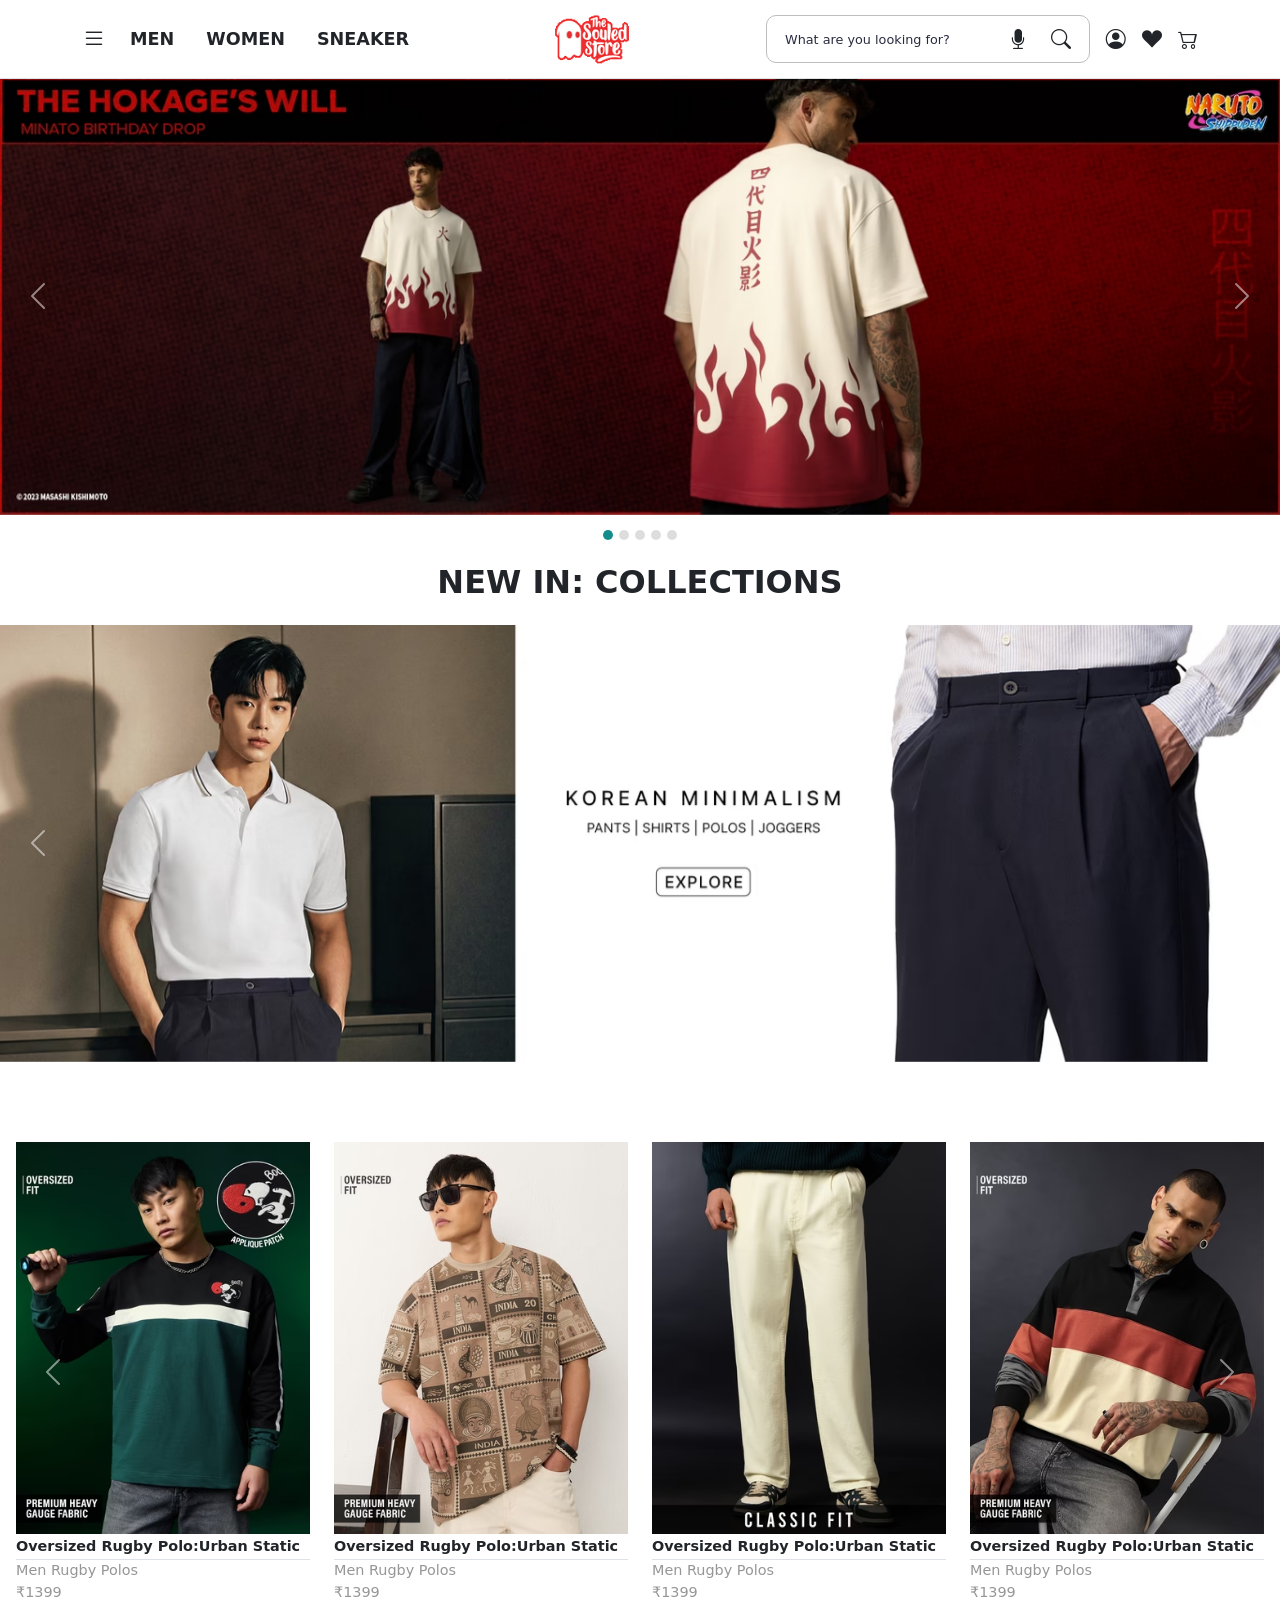
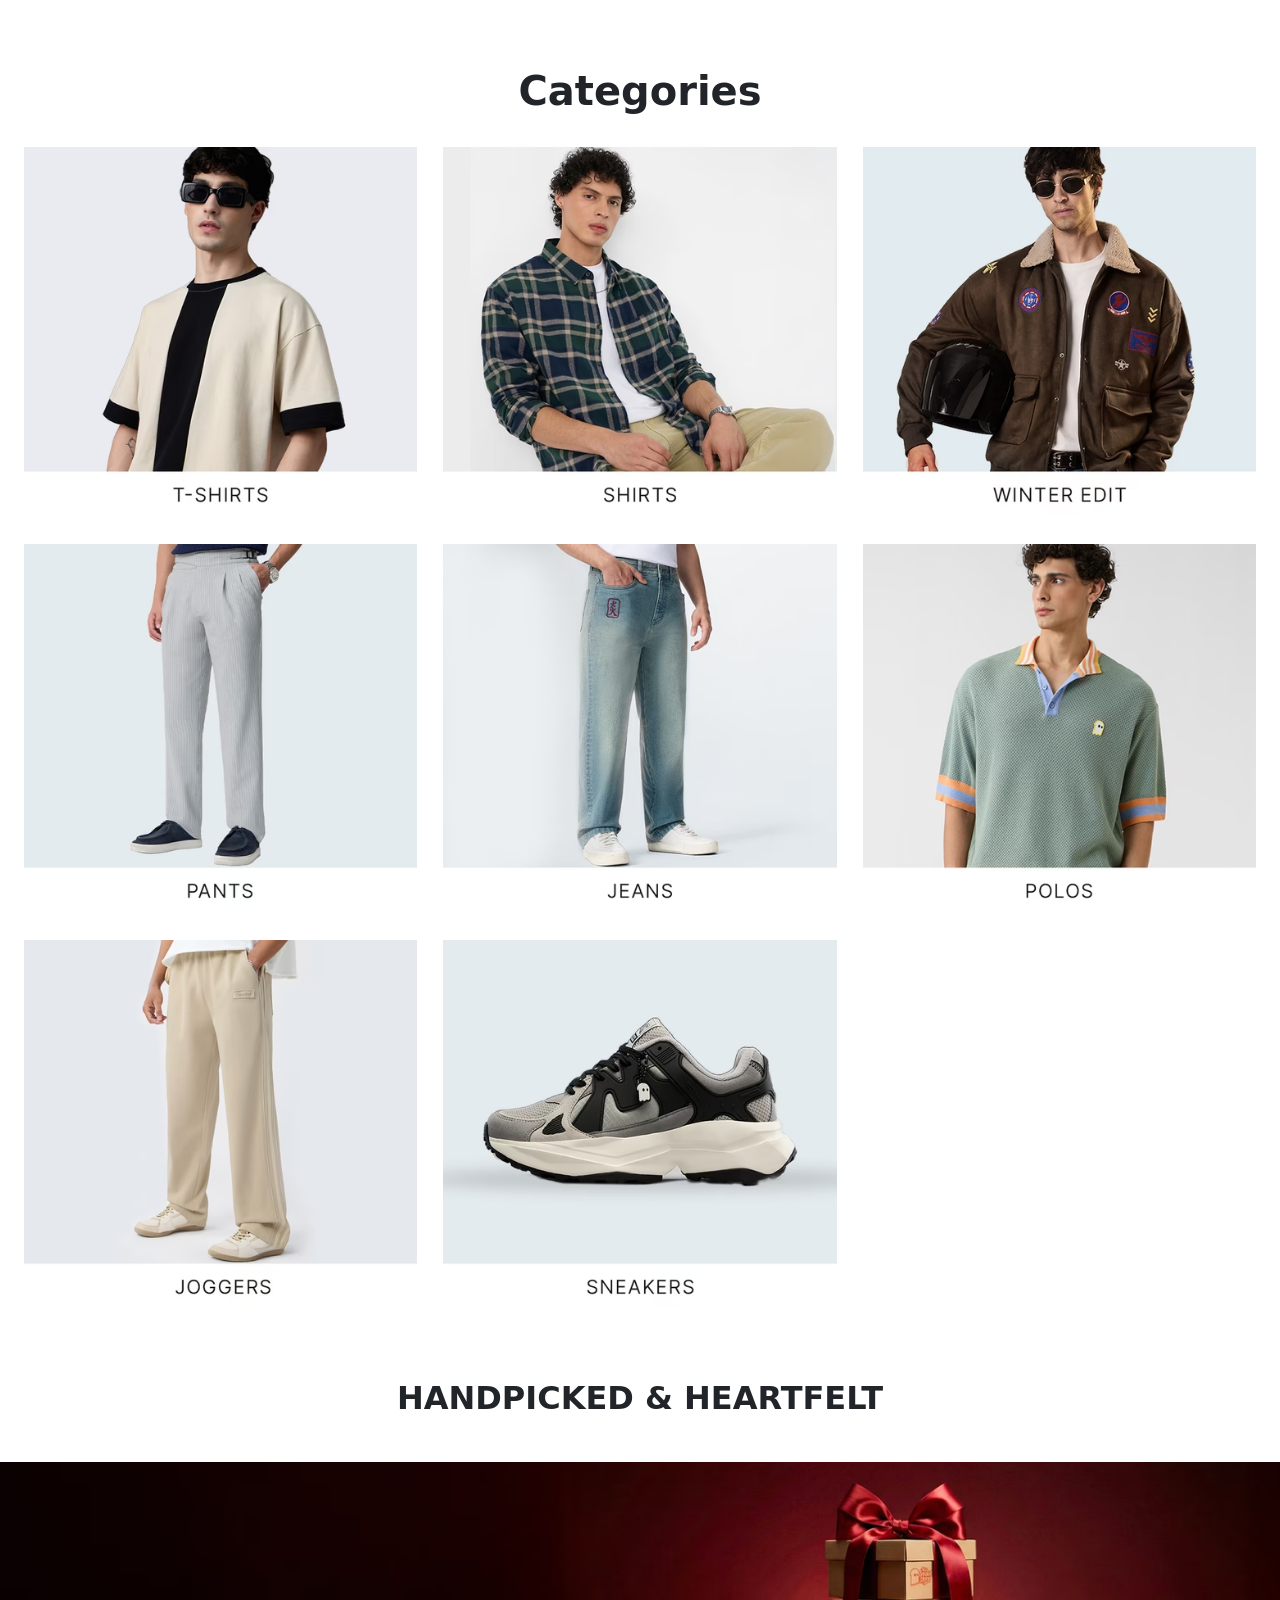
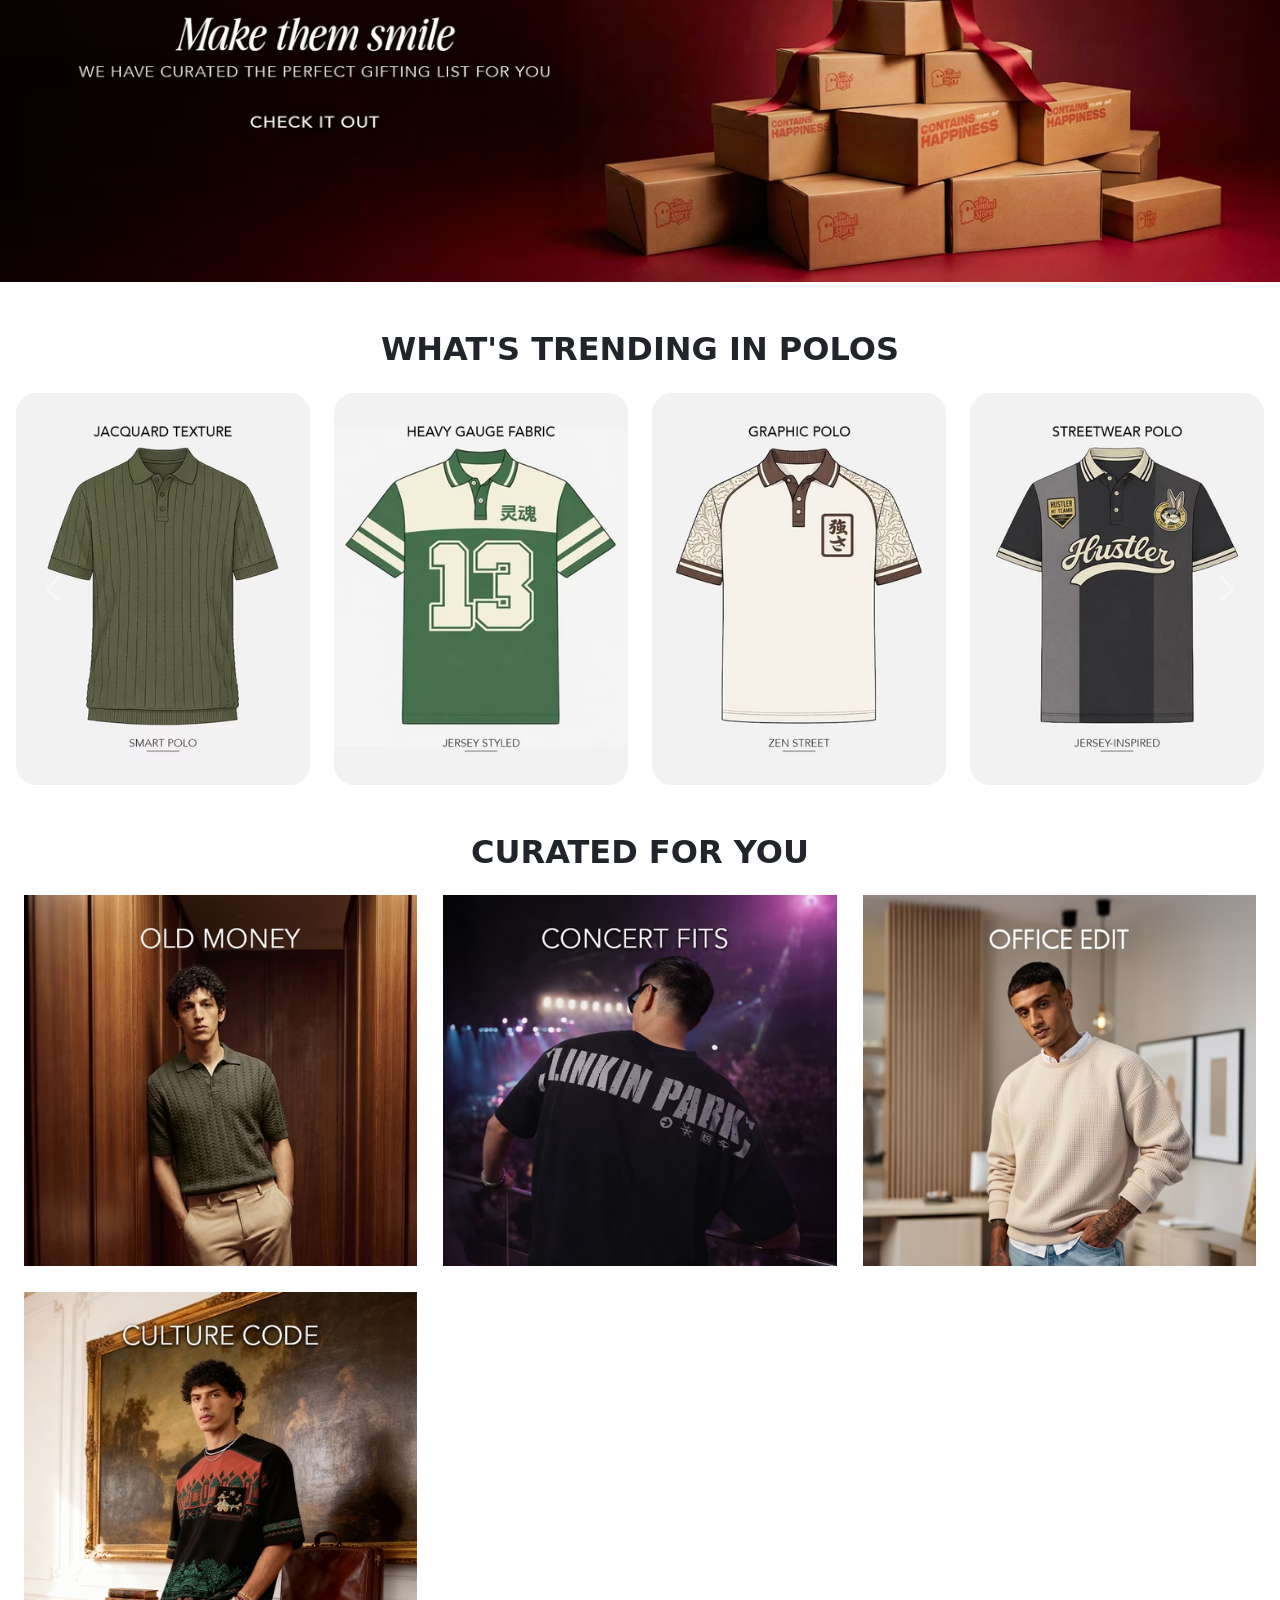
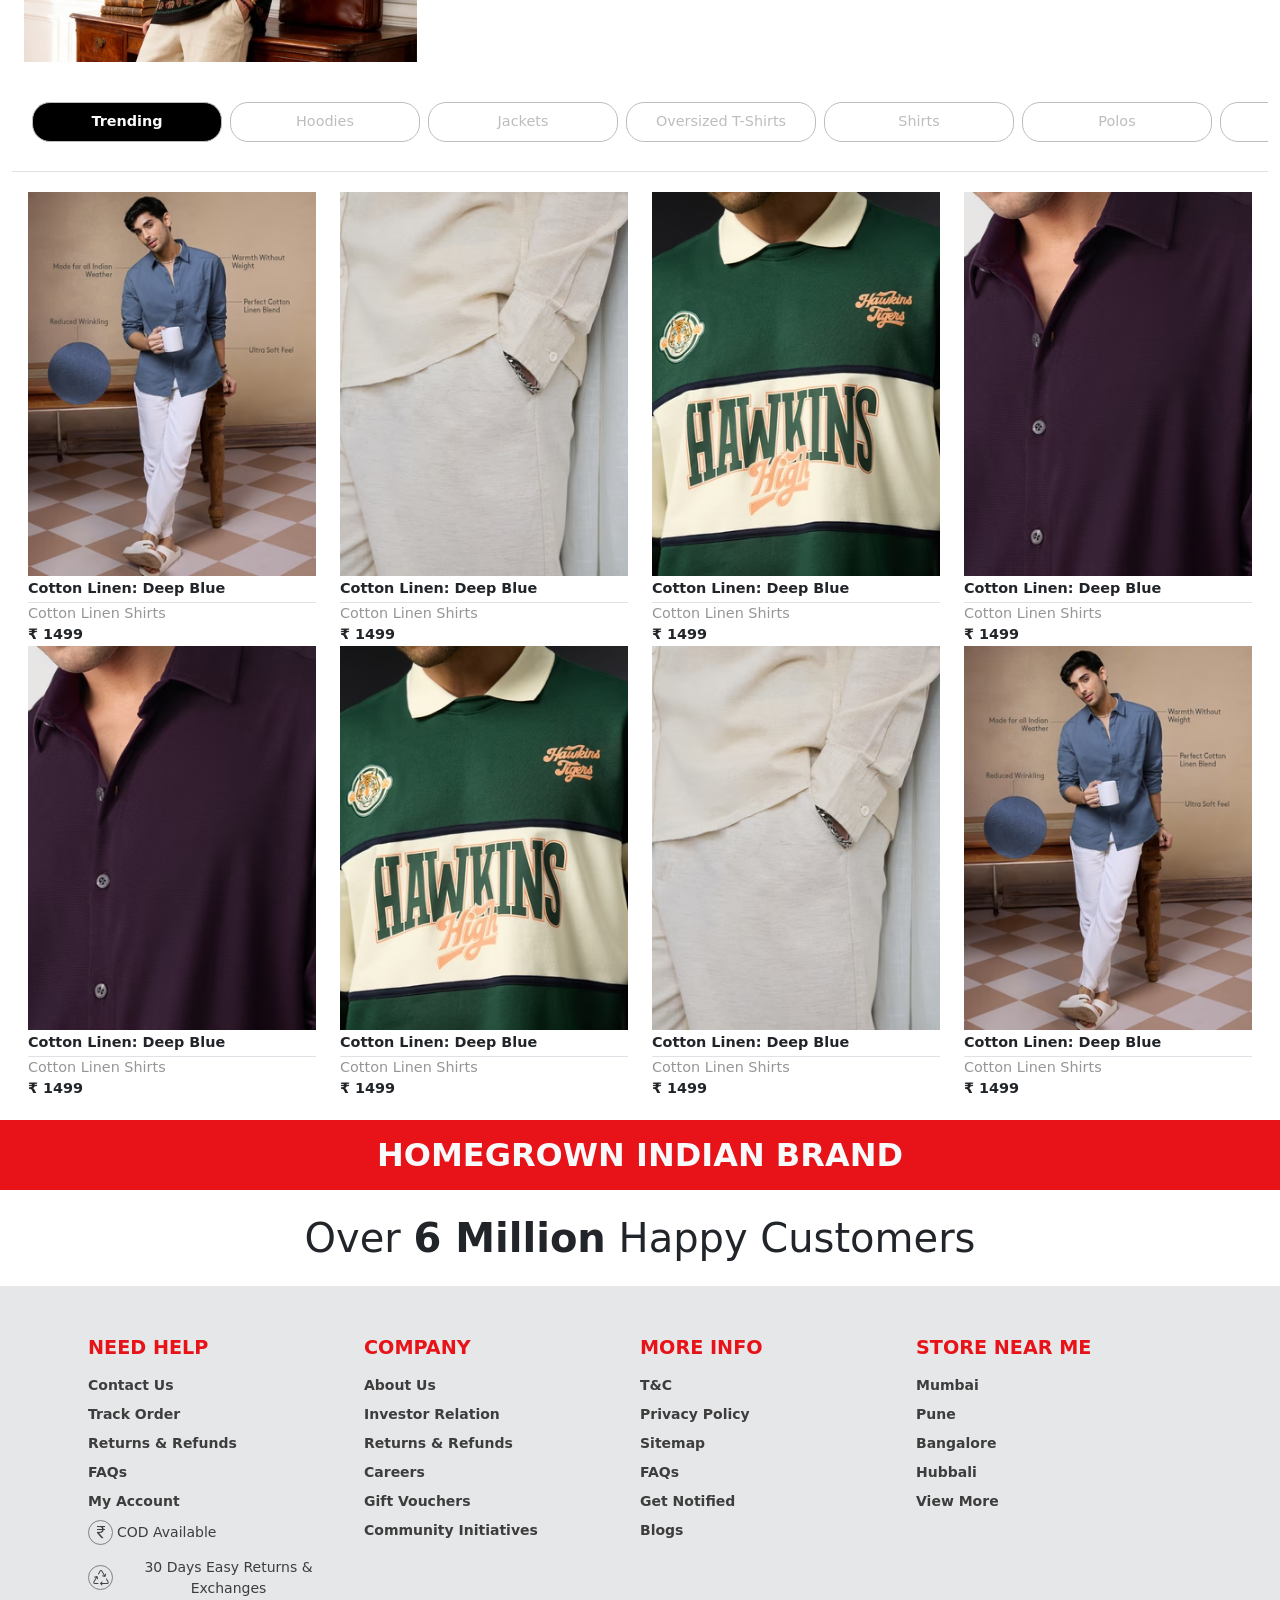
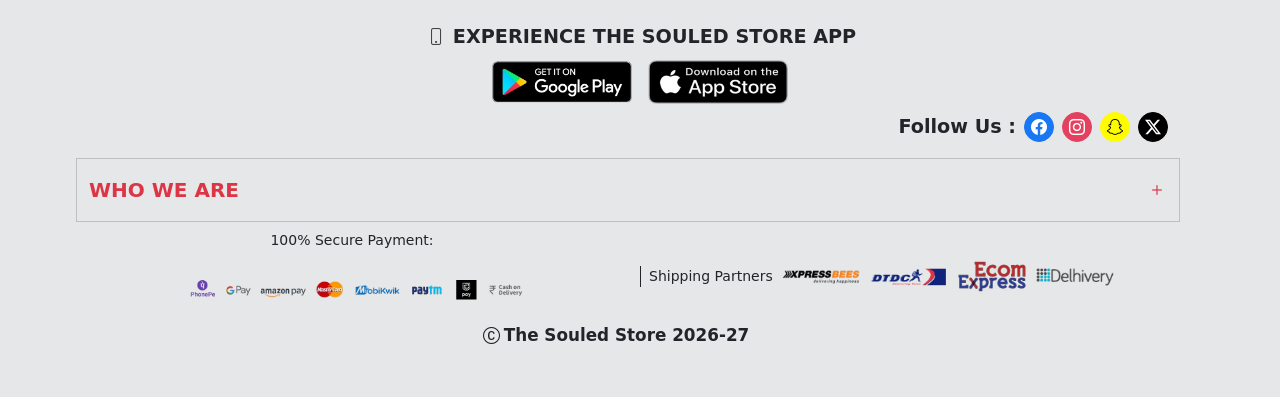
==== index.html @ 7454feab "first commit" ====
<!DOCTYPE html>
<html lang="en">

<head>
    <meta charset="UTF-8">
    <meta name="viewport" content="width=device-width, initial-scale=1.0">
    <title>The Souled Store | Men</title>
    <!-- Bootstrap Link -->
    <link href="https://cdn.jsdelivr.net/npm/bootstrap@5.3.8/dist/css/bootstrap.min.css" rel="stylesheet">
    <!-- Bootstrap Icon Link -->
    <link rel="stylesheet" href="https://cdn.jsdelivr.net/npm/bootstrap-icons@1.13.1/font/bootstrap-icons.min.css">
    <link rel="stylesheet" href="https://cdn.jsdelivr.net/npm/bootstrap-icons@1.3.0/font/bootstrap-icons.css">
    <!-- Owl crousel link -->
    <link rel="stylesheet"
        href="https://cdnjs.cloudflare.com/ajax/libs/OwlCarousel2/2.3.4/assets/owl.carousel.min.css" />
    <link rel="stylesheet"
        href="https://cdnjs.cloudflare.com/ajax/libs/OwlCarousel2/2.3.4/assets/owl.theme.default.min.css" />
    <!-- Custom Css -->
    <link rel="stylesheet" href="/css/style.css">
    <link rel="shortcut icon" href="/assets/fevicon.png" type="image/x-icon">
</head>

<body>
    <nav
        class="navbar navbar-expand-lg navbar-expand-sm  navbar-expand-md fixed-top bg-white border-bottom  shadow-sm ">
        <div class="container">
            <!-- Left Menu -->
            <ul class="navbar-nav d-flex align-items-center gap-3 fs-5 fw-bold ">
                <!-- Offcanvas Button -->
                <li class="nav-item canvas-btn ">
                    <button
              class="btn p-0 fs-4 border-0"
              data-bs-toggle="offcanvas"
              data-bs-target="#offcanvasScrolling"
              aria-controls="offcanvasScrolling"
              aria-label="Open categories menu"
            >
              <i class="bi bi-list fw-bold fs-4"></i>
            </button>
                </li>

                <li class="nav-item ">
                    <a class="nav-link text-dark nav-underline  " href="#">MEN</a>
                </li>

                <li class="nav-item ">
                    <a class="nav-link text-dark nav-underline" href="#">WOMEN</a>
                </li>

                <li class="nav-item">
                    <a class="nav-link text-dark nav-underline" href="#">SNEAKER</a>
                </li>
            </ul>

            <!-- Logo -->
            <a class="navbar-brand mx-auto" href="index.html">
                <img src="/assets/Soul-logo.gif" class="img-fluid" alt="Souled Store" />
            </a>

            <!-- Right Icons -->
            <div class="nav-heart d-flex align-items-center gap-3">
                <!-- Search -->
                <div class="input-group ">
                    <input type="text" class="form-control border-0 " placeholder="What are you looking for?" />
                    <span class="input-group-text bg-transparent border-0">
                        <i class="bi bi-mic-fill fs-5"></i>
                    </span>
                    <span class="input-group-text bg-transparent border-0">
                        <i class="bi bi-search fs-5"></i>
                    </span>
                </div>

                <a href="login.html"><i class="bi bi-person-circle fs-5 text-dark nav-underline"></i></a>
                <a href="/empty-whislist.html"><i class="bi bi-suit-heart-fill fs-5 text-dark nav-underline"></i></a>
                <a href="empty-cart.html"><i class="bi bi-cart2 fs-5 text-dark nav-underline"></i></a>
            </div>
        </div>
    </nav>
    <!-- Hero-section Start -->
    <section class="hero-section">
        <div id="carouselExampleIndicators" class="carousel slide">

            <div class="carousel-indicators">
                <button type="button" data-bs-target="#carouselExampleIndicators" data-bs-slide-to="0" class="active"
                    aria-current="true" aria-label="Slide 1"></button>
                <button type="button" data-bs-target="#carouselExampleIndicators" data-bs-slide-to="1"
                    aria-label="Slide 2"></button>
                <button type="button" data-bs-target="#carouselExampleIndicators" data-bs-slide-to="2"
                    aria-label="Slide 3"></button>
                <button type="button" data-bs-target="#carouselExampleIndicators" data-bs-slide-to="3"
                    aria-label="Slide 4"></button>
                <button type="button" data-bs-target="#carouselExampleIndicators" data-bs-slide-to="4"
                    aria-label="Slide 5"></button>
            </div>


            <div class="carousel-inner">
                <div class="carousel-item active">
                    <img src="/assets/hero-1.png" class="d-block w-100" alt="...">
                </div>
                <div class="carousel-item">
                    <img src="/assets/hero-2.png" class="d-block w-100" alt="...">
                </div>
                <div class="carousel-item">
                    <img src="/assets/hero-3.png" class="d-block w-100" alt="...">
                </div>
                <div class="carousel-item">
                    <img src="/assets/hero-4.png" class="d-block w-100" alt="...">
                </div>
                <div class="carousel-item">
                    <img src="/assets/hero-5.png" class="d-block w-100" alt="...">
                </div>
            </div>
            <button class="carousel-control-prev" type="button" data-bs-target="#carouselExampleIndicators"
                data-bs-slide="prev">
                <span class="carousel-control-prev-icon" aria-hidden="true"></span>
                <span class="visually-hidden">Previous</span>
            </button>
            <button class="carousel-control-next" type="button" data-bs-target="#carouselExampleIndicators"
                data-bs-slide="next">
                <span class="carousel-control-next-icon" aria-hidden="true"></span>
                <span class="visually-hidden">Next</span>
            </button>
        </div>
    </section>
    <!-- Hero-section End -->
    <!-- Second-hero-start -->
    <section class="second-hero-section py-5">
        <h2 class="text-center fw-bold ">NEW IN: COLLECTIONS</h2>
        <div id="slider" class="carousel slide py-3">

            <div class="carousel-indicators slide-indicator">
                <button type="button" data-bs-target="#slider-02" data-bs-slide-to="0" class="active"
                    aria-current="true" aria-label="Slide 1"></button>
                <button type="button" data-bs-target="#slider-02" data-bs-slide-to="1" aria-label="Slide 2"></button>
                <button type="button" data-bs-target="#slider-02" data-bs-slide-to="2" aria-label="Slide 3"></button>
                <button type="button" data-bs-target="#slider-02" data-bs-slide-to="3" aria-label="Slide 4"></button>
            </div>


            <div class="carousel-inner">
                <div class="carousel-item active">
                    <img src="/assets/slide-1.png" class="d-block w-100" alt="...">
                </div>
                <div class="carousel-item">
                    <img src="/assets/slide-2.png" class="d-block w-100" alt="...">
                </div>
                <div class="carousel-item">
                    <img src="/assets/slide-3.png" class="d-block w-100" alt="...">
                </div>
                <div class="carousel-item">
                    <img src="/assets/slide-4.png" class="d-block w-100" alt="...">
                </div>
            </div>
            <button class="carousel-control-prev" type="button" data-bs-target="#slider" data-bs-slide="prev">
                <span class="carousel-control-prev-icon" aria-hidden="true"></span>
                <span class="visually-hidden">Previous</span>
            </button>
            <button class="carousel-control-next" type="button" data-bs-target="#slider" data-bs-slide="next">
                <span class="carousel-control-next-icon" aria-hidden="true"></span>
                <span class="visually-hidden">Next</span>
            </button>
        </div>

    </section>
    <!-- Second Hero End -->
    <!-- Owl Card 01 Start -->
    <section class="container-fluid p-3">
        <div id="carouselExampleControlsNoTouching" class="carousel slide" data-bs-touch="false">
            <div class="carousel-inner ">
                <div class="carousel-item  d-flex active">
                    <div class="row">
                        <div class="col-6 col-md-3">
                            <img src="/assets/owl-card1.png" class="d-block img-fluid" alt="...">
                            <div class="cate-text">
                                <h6 class="m-0 border-bottom py-1">Oversized Rugby Polo:Urban Static</h6>
                                <p class="m-0">Men Rugby Polos</p>
                                <p class="m-0">₹1399</p>

                            </div>
                        </div>
                        <div class="col-6 col-md-3">
                            <img src="/assets/cate-img.png" class="d-block img-fluid" alt="...">
                            <div class="cate-text">
                                <h6 class="m-0 border-bottom py-1">Oversized Rugby Polo:Urban Static</h6>
                                <p class="m-0">Men Rugby Polos</p>
                                <p class="m-0">₹1399</p>

                            </div>
                        </div>
                        <div class="col-6 col-md-3 ">
                            <img src="/assets/cate-img1.png" class="d-block img-fluid" alt="...">
                            <div class="cate-text">
                                <h6 class="m-0 border-bottom py-1">Oversized Rugby Polo:Urban Static</h6>
                                <p class="m-0">Men Rugby Polos</p>
                                <p class="m-0">₹1399</p>

                            </div>
                        </div>
                        <div class="col-6 col-md-3">
                            <img src="/assets/cate-img2.png" class="d-block img-fluid" alt="...">
                            <div class="cate-text">
                                <h6 class="m-0 border-bottom py-1">Oversized Rugby Polo:Urban Static</h6>
                                <p class="m-0">Men Rugby Polos</p>
                                <p class="m-0">₹1399</p>

                            </div>
                        </div>

                    </div>

                </div>
                <div class="carousel-item">
                    <div class="row">
                        <div class="col-6 col-md-3">
                            <img src="/assets/owl-card1.png" class="d-block img-fluid" alt="...">
                            <div class="cate-text">
                                <h6 class="m-0 border-bottom py-1">Oversized Rugby Polo:Urban Static</h6>
                                <p class="m-0">Men Rugby Polos</p>
                                <p class="m-0">₹1399</p>

                            </div>
                        </div>
                        <div class="col-6 col-md-3">
                            <img src="/assets/owl-card1.png" class="d-block img-fluid" alt="...">
                            <div class="cate-text">
                                <h6 class="m-0 border-bottom py-1">Oversized Rugby Polo:Urban Static</h6>
                                <p class="m-0">Men Rugby Polos</p>
                                <p class="m-0">₹1399</p>

                            </div>
                        </div>
                        <div class="col-6 col-md-3 ">
                            <img src="/assets/owl-card1.png" class="d-block img-fluid" alt="...">
                            <div class="cate-text">
                                <h6 class="m-0 border-bottom py-1">Oversized Rugby Polo:Urban Static</h6>
                                <p class="m-0">Men Rugby Polos</p>
                                <p class="m-0">₹1399</p>

                            </div>
                        </div>
                        <div class="col-6 col-md-3">
                            <img src="/assets/owl-card1.png" class="d-block img-fluid" alt="...">
                            <div class="cate-text">
                                <h6 class="m-0 border-bottom py-1">Oversized Rugby Polo:Urban Static</h6>
                                <p class="m-0">Men Rugby Polos</p>
                                <p class="m-0">₹1399</p>

                            </div>
                        </div>

                    </div>
                </div>
                <div class="carousel-item">
                    <div class="row">
                        <div class="col-6 col-md-3">
                            <img src="/assets/owl-card1.png" class="d-block img-fluid" alt="...">
                            <div class="cate-text">
                                <h6 class="m-0 border-bottom py-1">Oversized Rugby Polo:Urban Static</h6>
                                <p class="m-0">Men Rugby Polos</p>
                                <p class="m-0">₹1399</p>

                            </div>
                        </div>
                        <div class="col-6 col-md-3">
                            <img src="/assets/owl-card1.png" class="d-block img-fluid" alt="...">
                            <div class="cate-text">
                                <h6 class="m-0 border-bottom py-1">Oversized Rugby Polo:Urban Static</h6>
                                <p class="m-0">Men Rugby Polos</p>
                                <p class="m-0">₹1399</p>

                            </div>
                        </div>
                        <div class="col-6 col-md-3 ">
                            <img src="/assets/owl-card1.png" class="d-block img-fluid" alt="...">
                            <div class="cate-text">
                                <h6 class="m-0 border-bottom py-1">Oversized Rugby Polo:Urban Static</h6>
                                <p class="m-0">Men Rugby Polos</p>
                                <p class="m-0">₹1399</p>

                            </div>
                        </div>
                        <div class="col-6 col-md-3">
                            <img src="/assets/owl-card1.png" class="d-block img-fluid" alt="...">
                            <div class="cate-text">
                                <h6 class="m-0 border-bottom py-1">Oversized Rugby Polo:Urban Static</h6>
                                <p class="m-0">Men Rugby Polos</p>
                                <p class="m-0">₹1399</p>

                            </div>
                        </div>

                    </div>
                </div>
            </div>
            <button class="carousel-control-prev" type="button" data-bs-target="#carouselExampleControlsNoTouching"
                data-bs-slide="prev">
                <span class="carousel-control-prev-icon" aria-hidden="true"></span>
                <span class="visually-hidden">Previous</span>
            </button>
            <button class="carousel-control-next" type="button" data-bs-target="#carouselExampleControlsNoTouching"
                data-bs-slide="next">
                <span class="carousel-control-next-icon" aria-hidden="true"></span>
                <span class="visually-hidden">Next</span>
            </button>
        </div>

    </section>
    <!-- owl 01 end   -->

    <!-- category grid start -->
    <section class="category-grid p-4">
        <h2 class="text-center fs-1 fw-bold py-4">Categories</h2>
        <div class="cate-img ">
            <img src="/assets/cate-grid1.png" class="img-fluid category-img" alt="">
            <img src="/assets/cate-grid2.png" class="img-fluid category-img" alt="">
            <img src="/assets/cate-grid3.png" class="img-fluid category-img" alt="">
            <img src="/assets/cate-grid4.png" class="img-fluid category-img" alt="">
            <img src="/assets/cate-grid-5.png" class="img-fluid category-img" alt="">
            <img src="/assets/cate-grid6.png" class="img-fluid category-img" alt="">
            <img src="/assets/cate-grid7.png" class="img-fluid category-img" alt="">
            <img src="/assets/cate-grid8.png" class="img-fluid category-img" alt="">
        </div>

    </section>
    <!-- Category Grid END -->

    <!-- BANNER SECTION START -->
    <section class="banner py-3">
        <p class="text-center fw-bold fs-2 py-4">HANDPICKED & HEARTFELT</p>
        <img src="/assets/banner.png" class="img-fluid banner-img" alt="">

    </section>
    <!-- BANNER SECTION END -->

    <!-- POLO-CARDS-SECTION START -->
    <section class="polo-cards p-3">
        <h2 class="polo-head text-center fw-bold py-3">WHAT'S TRENDING IN POLOS</h2>

        <div id="polo-slider" class="carousel slide" data-bs-ride="carousel">
            <div class="carousel-inner">

                <!-- Slide 1 -->
                <div class="carousel-item active">
                    <div class="row">
                        <div class="col-6 col-md-3">
                            <img src="assets/polo1.png" class="d-block w-100 img-fluid" alt="">
                        </div>
                        <div class="col-6 col-md-3">
                            <img src="assets/polo2.png" class="d-block w-100 img-fluid" alt="">
                        </div>
                        <div class="col-6 col-md-3">
                            <img src="assets/polo3.png" class="d-block w-100 img-fluid" alt="">
                        </div>
                        <div class="col-6 col-md-3">
                            <img src="assets/polo4.png" class="d-block w-100 img-fluid" alt="">
                        </div>
                    </div>
                </div>

                <!-- Slide 2 -->
                <div class="carousel-item">
                    <div class="row">
                        <div class="col-6 col-md-3">
                            <img src="assets/polo5.png" class="d-block w-100 img-fluid" alt="">
                        </div>
                        <div class="col-6 col-md-3">
                            <img src="assets/polo6.png" class="d-block w-100 img-fluid" alt="">
                        </div>
                        <div class="col-6 col-md-3">
                            <img src="assets/polo7.png" class="d-block w-100 img-fluid" alt="">
                        </div>
                        <div class="col-6 col-md-3">
                            <img src="assets/polo8.png" class="d-block w-100 img-fluid" alt="">
                        </div>
                    </div>
                </div>

            </div>

            <!-- Controls -->
            <button class="carousel-control-prev" type="button" data-bs-target="#polo-slider" data-bs-slide="prev">
                <span class="carousel-control-prev-icon"></span>
            </button>

            <button class="carousel-control-next" type="button" data-bs-target="#polo-slider" data-bs-slide="next">
                <span class="carousel-control-next-icon"></span>
            </button>

        </div>
    </section>

    <!-- Polo-cards END -->


    <!-- Rated-Fits-cards START -->

    <section class="rated-fits py-3">
        <div class="fits-head">
            <h2 class="text-center fw-bold py-3">CURATED FOR YOU</h2>
        </div>
        <div class="fits-grid px-4">
            <a href="/buy-page.html">
                 <img src="/assets/fit1.png" alt="" class="fit-img img-fluid">
            </a>
           
            <img src="/assets/fit2.png" alt="" class="fit-img img-fluid">
            <img src="/assets/fit3.png" alt="" class="fit-img img-fluid">
            <img src="/assets/fit4.png" alt="" class="fit-img img-fluid">
        </div>
    </section>
    <!-- Rated-Fits-cards END -->

    <!-- tabs-section-START -->
    <section class="tabs py-3 container-fluid">
        <div class="tab-fix">
            <ul class="nav nav-pills bg-white pills-nav btn-fix border-bottom py-2  mb-3 px-3" id="pills-tab"
                role="tablist">
                <li class="nav-item tren mx-1" role="presentation">
                    <button class=" tren-link nav-link active tren-btn" id="pills-Trending-tab" data-bs-toggle="pill"
                        data-bs-target="#pills-Trending" type="button" role="tab" aria-controls="pills-Trending"
                        aria-selected="true">Trending</button>
                </li>
                <li class="nav-item mx-1" role="presentation">
                    <button class="tren-link nav-link tren-btn" id="pills-hoodies-tab" data-bs-toggle="pill"
                        data-bs-target="#pills-hoodies" type="button" role="tab" aria-controls="pills-hoodies"
                        aria-selected="false">hoodies</button>
                </li>
                <li class="nav-item mx-1" role="presentation">
                    <button class="tren-link nav-link tren-btn" id="pills-Jackets-tab" data-bs-toggle="pill"
                        data-bs-target="#pills-Jackets" type="button" role="tab" aria-controls="pills-Jackets"
                        aria-selected="false">Jackets</button>
                </li>
                <li class="nav-item mx-1" role="presentation">
                    <button class="tren-link nav-link tren-btn" id="pills-oversized-tab" data-bs-toggle="pill"
                        data-bs-target="#pills-oversized" type="button" role="tab" aria-controls="pills-oversized"
                        aria-selected="false">Oversized t-shirts</button>
                </li>
                <li class="nav-item mx-1" role="presentation">
                    <button class="tren-link nav-link tren-btn" id="pills-shirts-tab" data-bs-toggle="pill"
                        data-bs-target="#pills-shirts" type="button" role="tab" aria-controls="pills-shirts"
                        aria-selected="false">Shirts</button>
                </li>

                <li class="nav-item mx-1" role="presentation">
                    <button class="tren-link nav-link tren-btn" id="pills-polos-tab" data-bs-toggle="pill"
                        data-bs-target="#pills-polos" type="button" role="tab" aria-controls="pills-polos"
                        aria-selected="false">Polos</button>
                </li>

                <li class="nav-item mx-1" role="presentation">
                    <button class="tren-link nav-link tren-btn" id="pills-men-pants-tab" data-bs-toggle="pill"
                        data-bs-target="#pills-men-pants" type="button" role="tab" aria-controls="pills-men-pants"
                        aria-selected="false">Men Pants</button>
                </li>

                <li class="nav-item mx-1" role="presentation">
                    <button class="tren-link nav-link tren-btn" id="pills-men-jeans-tab" data-bs-toggle="pill"
                        data-bs-target="#pills-men-jeans" type="button" role="tab" aria-controls="pills-men-jeans"
                        aria-selected="false">Men Jeans</button>
                </li>

                <li class="nav-item mx-1" role="presentation">
                    <button class="tren-link nav-link tren-btn" id="pills-high-top-tab" data-bs-toggle="pill"
                        data-bs-target="#pills-high-top" type="button" role="tab" aria-controls="pills-high-top"
                        aria-selected="false">Men High Top Sneakers</button>
                </li>

                <li class="nav-item mx-1" role="presentation">
                    <button class="tren-link nav-link tren-btn" id="pills-high-low-tab" data-bs-toggle="pill"
                        data-bs-target="#pills-high-low" type="button" role="tab" aria-controls="pills-high-low"
                        aria-selected="false">Men High Low Sneakers</button>
                </li>

            </ul>
        </div>

        <div class="tab-content py-1 px-3" id="pills-tabContent">
            <div class="tab-pane fade show active" id="pills-Trending" role="tabpanel"
                aria-labelledby="pills-Trending-tab" tabindex="0">
                <div class="row">
                    <div class="col-6 col-md-3">
                        <img src="assets/trending1.png" class="d-block img-fluid" alt="...">
                        <div class="cate-text">
                            <h6 class="m-0 border-bottom py-1">Cotton Linen: Deep Blue</h6>
                            <p class="m-0">Cotton Linen Shirts</p>
                            <p class="m-0 fw-bold text-dark">₹ 1499</p>

                        </div>
                        <div class="heart-icon">
                            <i class="bi bi-heart "></i>


                        </div>

                    </div>
                    <div class="col-6 col-md-3">
                        <img src="assets/trending2.png" class="d-block img-fluid" alt="...">
                        <div class="cate-text">
                            <h6 class="m-0 border-bottom py-1">Cotton Linen: Deep Blue</h6>
                            <p class="m-0">Cotton Linen Shirts</p>
                            <p class="m-0 fw-bold text-dark">₹ 1499</p>

                        </div>
                        <div class="heart-icon">
                            <i class="bi bi-heart "></i>


                        </div>

                    </div>
                    <div class="col-6 col-md-3">
                        <img src="assets/trending3.png" class="d-block img-fluid" alt="...">
                        <div class="cate-text">
                            <h6 class="m-0 border-bottom py-1">Cotton Linen: Deep Blue</h6>
                            <p class="m-0">Cotton Linen Shirts</p>
                            <p class="m-0 fw-bold text-dark">₹ 1499</p>

                        </div>
                        <div class="heart-icon">
                            <i class="bi bi-heart "></i>


                        </div>

                    </div>
                    <div class="col-6 col-md-3">
                        <img src="assets/trending4.png" class="d-block img-fluid" alt="...">
                        <div class="cate-text">
                            <h6 class="m-0 border-bottom py-1">Cotton Linen: Deep Blue</h6>
                            <p class="m-0">Cotton Linen Shirts</p>
                            <p class="m-0 fw-bold text-dark">₹ 1499</p>

                        </div>
                        <div class="heart-icon">
                            <i class="bi bi-heart "></i>


                        </div>

                    </div>
                    <div class="col-6 col-md-3">
                        <img src="assets/trending4.png" class="d-block img-fluid" alt="...">
                        <div class="cate-text">
                            <h6 class="m-0 border-bottom py-1">Cotton Linen: Deep Blue</h6>
                            <p class="m-0">Cotton Linen Shirts</p>
                            <p class="m-0 fw-bold text-dark">₹ 1499</p>

                        </div>
                        <div class="heart-icon">
                            <i class="bi bi-heart "></i>


                        </div>

                    </div>
                    <div class="col-6 col-md-3">
                        <img src="assets/trending3.png" class="d-block img-fluid" alt="...">
                        <div class="cate-text">
                            <h6 class="m-0 border-bottom py-1">Cotton Linen: Deep Blue</h6>
                            <p class="m-0">Cotton Linen Shirts</p>
                            <p class="m-0 fw-bold text-dark">₹ 1499</p>

                        </div>
                        <div class="heart-icon">
                            <i class="bi bi-heart "></i>


                        </div>

                    </div>
                    <div class="col-6 col-md-3">
                        <img src="assets/trending2.png" class="d-block img-fluid" alt="...">
                        <div class="cate-text">
                            <h6 class="m-0 border-bottom py-1">Cotton Linen: Deep Blue</h6>
                            <p class="m-0">Cotton Linen Shirts</p>
                            <p class="m-0 fw-bold text-dark">₹ 1499</p>

                        </div>
                        <div class="heart-icon">
                            <i class="bi bi-heart "></i>


                        </div>

                    </div>
                    <div class="col-6 col-md-3">
                        <img src="assets/trending1.png" class="d-block img-fluid" alt="...">
                        <div class="cate-text">
                            <h6 class="m-0 border-bottom py-1">Cotton Linen: Deep Blue</h6>
                            <p class="m-0">Cotton Linen Shirts</p>
                            <p class="m-0 fw-bold text-dark">₹ 1499</p>

                        </div>
                        <div class="heart-icon">
                            <i class="bi bi-heart "></i>


                        </div>

                    </div>
                </div>


            </div>

            <div class="tab-pane fade" id="pills-hoodies" role="tabpanel" aria-labelledby="pills-hoodies-tab"
                tabindex="0">
                hoodie
            </div>
            <div class="tab-pane fade" id="pills-Jackets" role="tabpanel" aria-labelledby="pills-Jackets-tab"
                tabindex="0">
                Jackets
            </div>
            <div class="tab-pane fade" id="pills-oversized" role="tabpanel" aria-labelledby="pills-oversized-tab"
                tabindex="0">
                Oversized
            </div>
        </div>
    </section>

    <!-- tabs End -->

    <!-- Footer start -->

    <footer class=" w-100">
        <div class="footer-heading  ">
            <h1 class="text-center fw-semibold text-light py-3 fs-2   ">HOMEGROWN INDIAN BRAND</h1>
            <h2 class="text-center fs-1 py-3">Over <span class="fw-bold"> 6 Million</span> Happy Customers</h2>
        </div>
        <div class="footer-content w-100 ">
            <div class=" foot row w-100 ">
                <div class="col-md-3">
                    <p class="mb-2 fw-bold ">NEED HELP</p>
                    <ul class=" content-list list-unstyled">
                        <li class=" py-1 small">Contact Us</li>
                        <li class=" py-1 small">Track Order</li>
                        <li class=" py-1 small">Returns & Refunds</li>
                        <li class=" py-1 small">FAQs</li>
                        <li class=" py-1 small">My Account</li>
                        <li class=" py-1 d-flex align-items-center text-center gap-1">
                            <span><i class="bi bi-currency-rupee"></i></span>
                            <span class="fw-normal small mb-0"> COD Available</span>
                        </li>
                        <li class=" py-2 d-flex align-items-center text-center gap-1">
                            <span><i class="bi bi-recycle"></i></span>
                            <span class="fw-normal small"> 30 Days Easy Returns & Exchanges</span>
                        </li>
                    </ul>
                </div>

                <div class="col-md-3">
                    <p class="mb-2 fw-bold ">COMPANY</p>
                    <ul class="content-list list-unstyled">
                        <li class=" py-1 small">About Us</li>
                        <li class=" py-1 small">Investor Relation</li>
                        <li class=" py-1 small">Returns & Refunds</li>
                        <li class=" py-1 small">Careers</li>
                        <li class=" py-1 small">Gift Vouchers</li>
                        <li class=" py-1 small">Community Initiatives</li>
                    </ul>
                </div>
                <div class="col-md-3">
                    <p class="mb-2 fw-bold ">MORE INFO</p>
                    <ul class=" content-list list-unstyled">
                        <li class=" py-1 small">T&C</li>
                        <li class=" py-1 small">Privacy Policy</li>
                        <li class=" py-1 small">Sitemap</li>
                        <li class=" py-1 small">FAQs</li>
                        <li class=" py-1 small">Get Notified</li>
                        <li class=" py-1 small">Blogs</li>
                    </ul>
                </div>
                <div class="col-md-3">
                    <p class="mb-2 fw-bold ">STORE NEAR ME</p>
                    <ul class=" content-list list-unstyled">
                        <li class=" py-1 small">Mumbai</li>
                        <li class=" py-1 small">Pune</li>
                        <li class=" py-1 small">Bangalore</li>
                        <li class=" py-1 small">Hubbali</li>
                        <li class=" py-1 small">View More</li>
                    </ul>
                </div>
            </div>

            <div class="row">
                <div class="col-md-12 text-center">

                    <p class="m-0 d-flex align-items-center justify-content-center gap-1">
                        <i class="bi bi-phone small lh-1"></i>
                        <span class="text-dark text-uppercase">
                            Experience The Souled Store App
                        </span>
                    </p>

                    <div class="foot-downloads d-flex justify-content-center gap-3 mt-2">
                        <img src="/assets/foot-download1.png" class="foot-app img-fluid" alt="">
                        <img src="/assets/foot-download3.png" class="foot-app img-fluid" alt="">
                    </div>

                </div>

                <div class="follow-links row">
                    <div class="col-md-12">
                        <div class="content d-flex gap-2 align-items-center justify-content-end py-2">
                            <p class="text-dark mb-0">Follow Us :</p>

                            <i class="bi bi-facebook social-icon"></i>
                            <i class="bi bi-instagram social-icon"></i>
                            <i class="bi bi-snapchat social-icon"></i>
                            <i class="bi bi-twitter-x social-icon"></i>
                        </div>
                    </div>
                </div>
                <div class="row py-2">
                    <div class=" card col-md-12 bg-transparent py-3 d-flex rounded-0">
                        <div class=" d-flex justify-content-between">
                            <span class="text-uppercase fs-5 text-danger fw-bold">who we are</span>
                            <i class="bi bi-plus text-danger fs-5"></i>
                        </div>

                    </div>
                </div>

                <div class="row ">
                    <div class="col-md-6">
                        <div class="d-flex align-items-center text-center gap-2">
                            <span class="small">100% Secure Payment:
                                <img src="/assets/foot-payemnt.png" class="img-fluid pay-img" alt="">
                            </span>
                        </div>


                    </div>
                    <div class="col-md-6 d-flex align-items-center ">
                        <div class="d-flex align-items-center text-center gap-2">
                            <span class="small border-start border-1 border-dark ps-2">Shipping Partners</span>
                            <img src="/assets/icon4 (1).png" class="img-fluid icon" alt="">
                            <img src="/assets/icon4 (2).png" class="img-fluid icon" alt="">
                            <img src="/assets/icon4 (3).png" class="img-fluid icon" alt="">
                            <img src="/assets/icon4 (4).png" class="img-fluid icon" alt="">

                        </div>

                    </div>
                    <div class="row">
                        <div class="col-md-12 d-flex justify-content-center align-items-center">
                            <p class="d-flex align-items-center gap-1 m-0">
                                <i class="bi bi-c-circle d-flex align-items-center text-dark small"></i>
                                <span class="d-flex align-items-center text-dark small">
                                    The Souled Store 2026-27
                                </span>
                            </p>
                        </div>
                    </div>
                </div>


            </div>


    </footer>




    <!-- ================= OFFCANVAS ================= -->
    <div class="offcanvas offcanvas-start left-canvas" data-bs-scroll="true" data-bs-backdrop="true" tabindex="0"
        id="offcanvasScrolling">
        <div class="offcanvas-header d-flex align-items-center justify-content-between">
            <img src="/assets/Soul-logo.gif" class="logo-img" alt="">
            <a href="#" class=" border-btn">Login/sign-up</a>
        </div>
        <div class="offcanvas-body p-0">

            <a class="off-head py-0 d-block d-flex align-items-center justify-content-center gap-2" href="#">Earn 10%
                Cashback on Every App Order
                <span class="d-flex justify-content-center align-items-center gap-2">
                    <i class="bi bi-apple"></i> <i class="bi bi-google-play"></i>
                </span>
            </a>

            <!-- Off canvas Nav-Tabs  -->

            <ul class="nav nav-pills shadow-sm py-3 mb-3 justify-content-around" id="pills-tab" role="tablist">
                <li class="nav-item" role="presentation">
                    <button class="nav-link active" id="pills-Men-tab" data-bs-toggle="pill" data-bs-target="#pills-Men"
                        type="button" role="tab" aria-controls="pills-Men" aria-selected="true">Men</button>
                </li>
                <li class="nav-item" role="presentation">
                    <button class="nav-link" id="pills-women-tab" data-bs-toggle="pill" data-bs-target="#pills-women"
                        type="button" role="tab" aria-controls="pills-women" aria-selected="false">women</button>
                </li>
                <li class="nav-item" role="presentation">
                    <button class="nav-link" id="pills-Sneaker-tab" data-bs-toggle="pill"
                        data-bs-target="#pills-Sneaker" type="button" role="tab" aria-controls="pills-Sneaker"
                        aria-selected="false">Sneaker</button>
                </li>
            </ul>


            <!-- Off Canvas Nav Tabs Content -->
            <div class="tab-content" id="pills-tabContent">
                <div class="tab-pane fade show active" id="pills-Men" role="tabpanel" aria-labelledby="pills-Men-tab"
                    tabindex="0">
                    <!-- owl carousel start men -->
                    <div class="owl-carousel owl-theme px-3">
                        <div class="item">
                            <img src="/assets/men-icon-1.png" class="img-fluid rounded" alt="">
                            <p class="text-muted text-center">New Arrivals</p>
                        </div>
                        <div class="item">
                            <img src="/assets/men-icon-2.png" class="img-fluid rounded" alt="">
                            <p class="text-muted text-center ">Hot Merch</p>
                        </div>
                        <div class="item">
                            <img src="/assets/men-icon-3.png" class="img-fluid rounded" alt="">
                            <p class="text-muted text-center ">Anime</p>
                        </div>
                        <div class="item">
                            <img src="/assets/men-icon-4.png" class="img-fluid rounded" alt="">
                            <p class="text-muted text-center ">Harry Porter</p>
                        </div>
                        <div class="item">
                            <img src="/assets/men-icon-5.png" class="img-fluid rounded" alt="">
                            <p class="text-muted text-center ">Marvel</p>
                        </div>
                        <div class="item">
                            <img src="/assets/men-icon-6.png" class="img-fluid rounded" alt="">
                            <p class="text-muted text-center ">Culture code</p>
                        </div>
                        <div class="item">
                            <img src="/assets/men-icon-7.png" class="img-fluid rounded" alt="">
                            <p class="text-muted text-center ">Cult Callsics</p>
                        </div>
                        <div class="item">
                            <img src="/assets/men-icon-8.png" class="img-fluid rounded" alt="">
                            <p class="text-muted text-center ">Kids-wear</p>
                        </div>
                    </div>
                    <!-- owl crosel end -->

                    <!-- ================= MAIN ACCORDION START ================= -->
                    <div class="accordion" id="mainAccordion">

                        <!-- ===== SHOP ALL ACCORDION START ===== -->
                        <div class="accordion-item">
                            <h2 class="accordion-header">
                                <button class="accordion-button" type="button" data-bs-toggle="collapse"
                                    data-bs-target="#shopAllCollapse" aria-expanded="true"
                                    aria-controls="shopAllCollapse">
                                    Shop All
                                </button>
                            </h2>

                            <div id="shopAllCollapse" class="accordion-collapse collapse show">

                                <div class="accordion-body p-0">

                                    <!-- ===== CATEGORY ACCORDION START ===== -->
                                    <div class="accordion cate-accordion p-0 border-0" id="categoryAccordion">

                                        <div class="accordion-item">
                                            <h2 class="accordion-header">
                                                <button class="accordion-button" type="button" data-bs-toggle="collapse"
                                                    data-bs-target="#categoryCollapse" aria-expanded="true"
                                                    aria-controls="categoryCollapse">
                                                    Category
                                                </button>
                                            </h2>
                                            <div id="categoryCollapse" class="accordion-collapse collapse show p-0">

                                                <div class="accordion-body">
                                                    <div class="row row-cols-2 row-cols-sm-3 row-cols-md-5 ">

                                                        <div class="col text-center">
                                                            <img src="/assets/shop nested icon 1.png"
                                                                class="img-fluid rounded" alt="">
                                                            <h5 class="fs-6 mt-2">Shirts</h5>
                                                        </div>

                                                        <div class="col text-center">
                                                            <img src="/assets/shop nested icon 1.png"
                                                                class="img-fluid rounded" alt="">
                                                            <h5 class="fs-6 mt-2">T-Shirts</h5>
                                                        </div>

                                                        <div class="col text-center">
                                                            <img src="/assets/shop nested icon 1.png"
                                                                class="img-fluid rounded" alt="">
                                                            <h5 class="fs-6 mt-2">Hoodies</h5>
                                                        </div>

                                                        <div class="col text-center">
                                                            <img src="/assets/shop nested icon 1.png"
                                                                class="img-fluid rounded" alt="">
                                                            <h5 class="fs-6 mt-2">Jackets</h5>
                                                        </div>

                                                        <div class="col text-center">
                                                            <img src="/assets/shop nested icon 1.png"
                                                                class="img-fluid rounded" alt="">
                                                            <h5 class="fs-6 mt-2">Sweatshirts</h5>
                                                        </div>
                                                        <div class="col text-center">
                                                            <img src="/assets/shop nested icon 1.png"
                                                                class="img-fluid rounded" alt="">
                                                            <h5 class="fs-6 mt-2">Sweatshirts</h5>
                                                        </div>
                                                        <div class="col text-center">
                                                            <img src="/assets/shop nested icon 1.png"
                                                                class="img-fluid rounded" alt="">
                                                            <h5 class="fs-6 mt-2">Sweatshirts</h5>
                                                        </div>
                                                        <div class="col text-center">
                                                            <img src="/assets/shop nested icon 1.png"
                                                                class="img-fluid rounded" alt="">
                                                            <h5 class="fs-6 mt-2">Sweatshirts</h5>
                                                        </div>

                                                    </div>
                                                </div>

                                            </div>
                                        </div>

                                    </div>
                                    <!-- ===== CATEGORY ACCORDION END ===== -->

                                </div>
                            </div>
                        </div>
                        <!-- ===== SHOP ALL ACCORDION END ===== -->


                        <!-- ===== TOPWEAR ACCORDION START ===== -->
                        <div class="accordion-item">
                            <h2 class="accordion-header">
                                <button class="accordion-button collapsed" type="button" data-bs-toggle="collapse"
                                    data-bs-target="#topwearCollapse" aria-expanded="false"
                                    aria-controls="topwearCollapse">
                                    Topwear
                                </button>
                            </h2>

                            <div id="topwearCollapse" class="accordion-collapse collapse">

                                <div class="accordion-body p-0">

                                    <div class="accordion accordion-flush" id="topwearInnerAccordion">

                                        <!-- Shop by Category -->
                                        <div class="accordion-item">
                                            <h2 class="accordion-header">
                                                <button class="accordion-button collapsed" type="button"
                                                    data-bs-toggle="collapse" data-bs-target="#topwearCategoryCollapse"
                                                    aria-expanded="false" aria-controls="topwearCategoryCollapse">
                                                    Shop by Category
                                                </button>
                                            </h2>

                                            <div id="topwearCategoryCollapse" class="accordion-collapse collapse"
                                                data-bs-parent="#topwearInnerAccordion">

                                                <div class="accordion-body">
                                                    <div class="row">
                                                        <div class="col-md-2">
                                                            <img src="/assets/men-icon-2.png" class="img-fluid rounded"
                                                                alt="">
                                                            <p class="text-center text-muted">
                                                                T-shirts
                                                            </p>
                                                        </div>
                                                    </div>
                                                </div>
                                            </div>
                                        </div>

                                        <!-- Shop by Fit -->
                                        <div class="accordion-item">
                                            <h2 class="accordion-header">
                                                <button class="accordion-button collapsed" type="button"
                                                    data-bs-toggle="collapse" data-bs-target="#topwearFitCollapse"
                                                    aria-expanded="false" aria-controls="topwearFitCollapse">
                                                    Shop by Fit
                                                </button>
                                            </h2>

                                            <div id="topwearFitCollapse" class="accordion-collapse collapse"
                                                data-bs-parent="#topwearInnerAccordion">

                                                <div class="accordion-body">
                                                    <div class="row">
                                                        <div class="col-md-3">
                                                            <img src="/assets/men-icon-4.png" class="img-fluid rounded"
                                                                alt="">
                                                            <p class="text-center text-muted">
                                                                Oversized T-shirts
                                                            </p>
                                                        </div>
                                                    </div>
                                                </div>
                                            </div>
                                        </div>

                                    </div>
                                </div>
                            </div>
                        </div>
                        <!-- ===== TOPWEAR ACCORDION END ===== -->


                        <!-- ===== BOTTOMWEAR ACCORDION START ===== -->
                        <div class="accordion-item">
                            <h2 class="accordion-header">
                                <button class="accordion-button collapsed" type="button" data-bs-toggle="collapse"
                                    data-bs-target="#bottomwearCollapse" aria-expanded="false"
                                    aria-controls="bottomwearCollapse">
                                    Bottomwear
                                </button>
                            </h2>

                            <div id="bottomwearCollapse" class="accordion-collapse collapse">

                                <div class="accordion-body p-0">

                                    <div class="accordion" id="bottomwearInnerAccordion">

                                        <div class="accordion-item">
                                            <h2 class="accordion-header">
                                                <button class="accordion-button" type="button" data-bs-toggle="collapse"
                                                    data-bs-target="#bottomwearCategoryCollapse" aria-expanded="true"
                                                    aria-controls="bottomwearCategoryCollapse">
                                                    Shop by Category
                                                </button>
                                            </h2>

                                            <div id="bottomwearCategoryCollapse"
                                                class="accordion-collapse collapse show"
                                                data-bs-parent="#bottomwearInnerAccordion">

                                                <div class="accordion-body">
                                                    <div class="row">
                                                        <div class="col-md-3">
                                                            <img src="/assets/men-icon-7.png" class="img-fluid rounded"
                                                                alt="">
                                                            <p class="text-center">
                                                                All Bottomwear
                                                            </p>
                                                        </div>
                                                    </div>
                                                </div>

                                            </div>
                                        </div>

                                    </div>
                                </div>
                            </div>
                        </div>
                        <!-- ===== BOTTOMWEAR ACCORDION END ===== -->

                        <!-- ===== ALL ACCESSORIES ACCORDION START ===== --> <!--  -->
                        <div class="accordion" id="accssesorie-acordion">
                            <div class="accordion-item">
                                <h2 class="accordion-header">
                                    <button class="accordion-button" type="button" data-bs-toggle="collapse"
                                        data-bs-target="#collapseOne" aria-expanded="true" aria-controls="collapseOne">
                                        All Accessories
                                    </button>
                                </h2>
                                <div id="collapseOne" class="accordion-collapse collapse show"
                                    data-bs-parent="#accssesorie-acordion">
                                    <div class="accordion-body">
                                        <!-- all accssesories owl carosel start -->
                                        <div class="owl-carousel owl-theme All-accessories-carousel px-2">
                                            <div class="item">
                                                <img src="/assets/men-icon-2.png" class="img-fluid rounded" alt="">
                                                <p class="text-center">Hello</p>
                                            </div>
                                            <div class="item">
                                                <img src="/assets/men-icon-2.png" class="img-fluid rounded" alt="">
                                                <p class="text-center">Hello</p>
                                            </div>
                                            <div class="item">
                                                <img src="/assets/men-icon-2.png" class="img-fluid rounded" alt="">
                                                <p class="text-center">Hello</p>
                                            </div>
                                            <div class="item">
                                                <img src="/assets/men-icon-2.png" class="img-fluid rounded" alt="">
                                                <p class="text-center">Hello</p>
                                            </div>
                                            <div class="item">
                                                <img src="/assets/men-icon-2.png" class="img-fluid rounded" alt="">
                                                <p class="text-center">Hello</p>
                                            </div>
                                            <div class="item">
                                                <img src="/assets/men-icon-2.png" class="img-fluid rounded" alt="">
                                                <p class="text-center">Hello</p>
                                            </div>
                                            <div class="item">
                                                <img src="/assets/men-icon-2.png" class="img-fluid rounded" alt="">
                                                <p class="text-center">Hello</p>
                                            </div>
                                            <div class="item">
                                                <img src="/assets/men-icon-2.png" class="img-fluid rounded" alt="">
                                                <p class="text-center">Hello</p>
                                            </div>
                                        </div>
                                        <!-- all accssesories owl carosel End -->

                                    </div>
                                </div>
                            </div>

                        </div>
                        <!-- ================= MAIN ACCORDION END ================= -->
                        <div class="accordion accordion-flush " id="shopAccordionFlush">

                            <div class="accordion-item">
                                <h2 class="accordion-header">
                                    <button class="accordion-button collapsed" type="button" data-bs-toggle="collapse"
                                        data-bs-target="#officialMerchCollapse" aria-expanded="false"
                                        aria-controls="officialMerchCollapse">
                                        Official Merch
                                    </button>
                                </h2>
                                <div id="officialMerchCollapse" class="accordion-collapse collapse"
                                    data-bs-parent="#shopAccordionFlush">
                                    <div class="accordion-body p-0">
                                        <div class="accordion-item">
                                            <h2 class="accordion-header">
                                                <button class="accordion-button collapsed fw-normal" type="button"
                                                    data-bs-toggle="collapse" data-bs-target="#DCcollapse"
                                                    aria-expanded="false" aria-controls="DCcollapse">
                                                    Marvel
                                                </button>
                                            </h2>

                                            <div id="DCcollapse" class="accordion-collapse collapse"
                                                data-bs-parent="#accordionFlushExample">

                                                <div class="accordion-body">
                                                    marvels
                                                </div>

                                            </div>
                                        </div>
                                        <div class="accordion-item">
                                            <h2 class="accordion-header">
                                                <button class="accordion-button collapsed fw-normal" type="button"
                                                    data-bs-toggle="collapse" data-bs-target="#DCcollapse"
                                                    aria-expanded="false" aria-controls="DCcollapse">
                                                    DC
                                                </button>
                                            </h2>

                                            <div id="DCcollapse" class="accordion-collapse collapse"
                                                data-bs-parent="#accordionFlushExample">

                                                <div class="accordion-body">
                                                    marvels
                                                </div>

                                            </div>
                                        </div>
                                        <div class="accordion-item">
                                            <h2 class="accordion-header">
                                                <button class="accordion-button collapsed fw-normal" type="button"
                                                    data-bs-toggle="collapse" data-bs-target="#Animecollapse">
                                                    Anime
                                                </button>
                                            </h2>

                                            <div id="#Animecollapse" class="accordion-collapse collapse"
                                                data-bs-parent="#accordionFlushExample">

                                                <div class="accordion-body">
                                                    marvels
                                                </div>

                                            </div>
                                        </div>
                                    </div>
                                </div>
                            </div>

                            <div class="accordion-item sneakerscollapse">
                                <h2 class="accordion-header">
                                    <button class="accordion-button collapsed" type="button" data-bs-toggle="collapse"
                                        data-bs-target="#sneakersCollapse" aria-expanded="false"
                                        aria-controls="sneakersCollapse">
                                        Sneakers <span class="fs-6 text-danger">New Drops</span>
                                    </button>
                                </h2>
                                <div id="sneakersCollapse" class="accordion-collapse collapse"
                                    data-bs-parent="#shopAccordionFlush">
                                    <div class="accordion-body">
                                        Placeholder content for this accordion.
                                    </div>
                                </div>
                            </div>

                            <div class="accordion-item">
                                <h2 class="accordion-header">
                                    <button class="accordion-button collapsed" type="button" data-bs-toggle="collapse"
                                        data-bs-target="#juniorsCollapse" aria-expanded="false"
                                        aria-controls="juniorsCollapse">
                                        Juniors
                                    </button>
                                </h2>
                                <div id="juniorsCollapse" class="accordion-collapse collapse"
                                    data-bs-parent="#shopAccordionFlush">
                                    <div class="accordion-body">
                                        <div class="row">
                                            <label for="#">Shop Now</label>
                                            <div class="col-md-3"><img src="/assets/Soul-logo.gif" alt="">
                                                <p class="text-center"></p>
                                            </div>
                                        </div>
                                    </div>
                                </div>
                            </div>

                        </div>
                    </div>

                </div>

                <div class="tab-pane fade" id="pills-women" role="tabpanel" aria-labelledby="pills-women-tab"
                    tabindex="0">
                    <div class="owl-carousel owl-theme crousel-cards px-3">
                        <div class="item"> <img src="assets/women-icon-1.png" alt="">
                            <p class="text-dark fw-bold mb-0">Harry-porter</p>
                        </div>
                        <div class="item"> <img src="assets/women-icon-2.png" alt="">
                            <p class="text-dark fw-bold mb-0">Kawaii</p>
                        </div>
                        <div class="item"> <img src="assets/women-icon-3.png" alt="">
                            <p class="text-dark fw-bold mb-0">Oversized Tees</p>
                        </div>
                        <div class="item"> <img src="assets/women-icon-4.png" alt="">
                            <p class="text-dark fw-bold mb-0">New Arrivals</p>
                        </div>
                        <div class="item"> <img src="assets/women-icon-5.png" alt="">
                            <p class="text-dark fw-bold mb-0">Cotton Linen</p>
                        </div>
                        <div class="item"> <img src="assets/women-icon-6.png" alt="">
                            <p class="text-dark fw-bold mb-0">Souled</p>
                        </div>
                    </div>
                </div>
                <div class="tab-pane fade" id="pills-Sneaker" role="tabpanel" aria-labelledby="pills-Sneaker-tab"
                    tabindex="0">
                    <div class="owl-carousel owl-theme crousel-cards px-3">
                        <div class="item"> <img src="assets/sneaker-icon-1.png" alt="">
                            <p class="text-dark fw-bold">Kanso V2</p>
                        </div>
                        <div class="item"> <img src="assets/sneaker-icon-2.png" alt="">
                            <p class="text-dark fw-bold mb-0 ">UBZ Ascend</p>
                        </div>
                        <div class="item"> <img src="assets/sneaker-icon-3.png" alt="">
                            <p class="text-dark fw-bold">Raptors</p>
                        </div>
                        <div class="item"> <img src="assets/sneaker-icon-4.png" alt="">
                            <p class="text-dark fw-bold ">New kakashi</p>
                        </div>
                        <div class="item"> <img src="assets/sneaker-icon-5.png" alt="">
                            <p class="text-dark fw-bold">UBZ NXT</p>
                        </div>
                        <div class="item"> <img src="assets/sneaker-icon-6.png" alt="">
                            <p class="text-dark fw-bold mb-0">Football Shoe</p>
                        </div>
                    </div>
                </div>
            </div>
        </div>
    </div>



    <!-- bootstrap js link  -->
    <script src="https://cdn.jsdelivr.net/npm/bootstrap@5.3.8/dist/js/bootstrap.bundle.min.js"></script>
    <!-- Owl crousel Link -->
    <script src="https://cdnjs.cloudflare.com/ajax/libs/jquery/3.7.1/jquery.min.js"></script>
    <script src="https://cdnjs.cloudflare.com/ajax/libs/OwlCarousel2/2.3.4/owl.carousel.min.js"></script>

    <!-- Owl crousel Men JS/CSS -->
    <script>   $('.owl-carousel').owlCarousel({
            loop: true,
            margin: 10,
            nav: false,
            loop: false, 
            dots: true,
            autoplay:true,
            autoplayTimeout: 3000,  
            responsive: {
                0: {
                    items: 1
                },
                600: {
                    items: 3
                },
                1000: {
                    items: 5
                }
            }
        })</script>

    <script>   $('.All-accessories-carousel').owlCarousel({
            loop: true,
            margin: 10,
            nav: false,
            loop: true,
            dots: true,
            responsive: {
                0: {
                    items: 1
                },
                600: {
                    items: 3
                },
                1000: {
                    items: 5
                }
            }
        })</script>


</body>

</html>
---- css/style.css ----
@import url(/css/variable.css);
@import url(/css/responsive.css);

html {
    font: 62.5%;
    font-family: var(font-family);
}

* {
    padding: 0px;
    margin: 0px;
    box-sizing: border-box;

}

.navbar-brand img,
.logo-img {
    max-width: 82px;
}

.input-group {
    border-radius: 32px !important;
    /* overflow: hidden; */
    background-color: var(--white-color) !important;
    border: 1px solid var(--dark-color);
    flex-wrap: nowrap !important;
}

.input-group .form-control::placeholder {
    color: var(--dark-color) !important;
    font-size: 0.8rem;
    width: 100%;
    outline: none;
}

.nav-heart .bi-heart {
    color: #000 !important;
}

.border-btn {
    color: var(--dark-color);
    padding: 12px 24px;
    border: 1px solid var(--dark-color);
    background-color: transparent;
    text-decoration: none;
    border-radius: 4px;
}


#offcanvasScrolling {
    width: 520px;
}

.off-head {
    background-color: var(--green-color);
    text-align: center;
    color: var(--white-color);
    /* display: block; */
    font-weight: 600;
    text-decoration: none;
    border-radius: 0px 0px 16px 16px;
}

.nav-link {
    text-transform: uppercase;
    color: var(--gray-color);
    font-size: 1.1rem;
}

.nav-link:hover {
    color: var(--gray-color);
}

.nav-link.active {
    color: var(--green-color);
    background-color: transparent !important;
    color: var(--green-color) !important;
    font-weight: 600;
}

.input-group .form-control:focus {
    box-shadow: none;
}

.crousel-cards img {
    border-radius: 10px;
}

.crousel-cards {
    width: 100%;
    text-align: center;
    border-bottom: 1px dotted #969696;
}

.crousel-cards h4 {
    font-size: 0.8rem;
}

.item {
    background-color: #F4F4F4;
    border-radius: 8px;
    cursor: pointer;
}

.item p {
    font-size: 13px !important;
    padding: 0px 0px !important;
    font-weight: 500 !important;
}



.accordion-item {
    border: none;
    border-bottom: 1px dashed var(--gray-color);
}

.accordion-button:focus {
    box-shadow: none;
}

.accordion-button:not(.collapsed) {
    background-color: transparent !important;
}

.accordion-button {
    font-size: 1rem;
    font-weight: bold;
}

.accordion-collapse .collapse .col-md-2 h5 {
    background-color: #bdbdbd;
    border-radius: 3px;
}

.carousel-indicators {
    position: absolute;
    right: 0;
    bottom: -51px;
    left: 0;
    z-index: 2;
    display: flex;
    justify-content: center;
    padding: 0;
    margin-right: 15%;
    margin-bottom: 1rem;
    margin-left: 15%;
}

.carousel-indicators [data-bs-target] {
    box-sizing: content-box;
    flex: 0 1 auto;
    padding: 0;
    margin-right: 3px;
    margin-left: 3px;
    text-indent: -999px;
    cursor: pointer;
    background-color: var(--gray-color);
    background-clip: padding-box;
    border: 0;
    border-top: 10px solid transparent;
    border-bottom: 10px solid transparent;
    opacity: .5;
    transition: opacity 0.6s ease;
}


.carousel-indicators button {
    width: 10px !important;
    height: 10px !important;
    border-radius: 50%;
    background-color: grey;
}

.carousel-indicators .active {
    background-color: var(--green-color);
    opacity: 1 !important;
}

.hero-section {
    margin-top: 78px;
}

.slide-indicator {
    display: none;
}

.carousel-control-next,
.carousel-control-prev {
    width: 6% !important;
    color: white !important;
}

.cate-img {
    display: grid;
    grid-template-columns: repeat(auto-fit, minmax(300px, 1fr));
    gap: 26px;
    transition: transform 0.4s ease;
    overflow: hidden;
    height: auto;


}

.cate-img .category-img:hover {
    transform: scale(1.05);
}

.cate-text p {
    font-size: 0.9rem;
    color: #969696;
}

.cate-text h6 {
    font-size: 0.9rem;
    font-weight: bold;
}

.banner-img {
    max-height: 420px;
    width: 100%;
    object-fit: cover;
}

.fits-grid {
    display: grid;
    grid-template-columns: repeat(auto-fit, minmax(300px, 1fr));
    gap: 26px;
    transition: transform 0.4s ease;
    overflow: hidden;
    height: auto;
}

.fit-img:hover {
    transform: scale(1.05);
}

.tren-btn {
    border: 1px solid var(--gray-color);
    border-radius: 18px !important;
    font-size: 0.9rem;
    text-transform: capitalize !important;
    color: var(--gray-color);
    width: 100%;
    min-width: 190px;
    gap: 4rem !important;
}

.btn-fix {
    display: flex !important;
    flex-wrap: nowrap;
    overflow-x: auto;
    scroll-behavior: smooth;
    scrollbar-width: none;
}

.tren-link.active {
    color: rgb(252, 252, 252) !important;
    background-color: black !important;
}

.trending-tab-content {
    display: grid;
    grid-template-columns: repeat(auto-fit, minmax(300px, 1fr));
    gap: 26px;
    height: auto;
    transition: transform 0.4s ease;
}

.heart-icon {
    position: relative;
    background-color: #969696;
    border-radius: 50%;
    padding: 8px;
    width: 32px;
    height: 32px;
    display: flex;
    align-items: center;
    justify-content: center;
    bottom: 460px;
    left: 268px;
}

.tab-fix {
    position: sticky;
    top: 78px;
    z-index: 1000;
}

.bi-heart,
.bi-currency-rupee {
    height: 100%;
    width: 100%;
    color: white !important;
    display: flex;
    align-items: center;
    justify-content: center;
}

.bi-currency-rupee {
    border: 1px solid gray;
    border-radius: 50%;
    height: 25px;
    width: 25px;
    color: rgb(68, 68, 68) !important;
    display: flex;
    align-items: center;
    justify-content: center;
}

.footer-heading h1 {
    background-color: var(--red-color);
}

.footer-content {
    background-color: var(--foot-bg);
    padding: 48px 88px;
}

.footer-content p {
    font-size: 1.2rem;
    color: var(--red-color);
    font-weight: 700;
    transition: all 0.4s ease;
}

.content-list {
    color: #3d3d3d;
    font-weight: 700;

}

.content-list li:hover {
    color: var(--red-color);
    cursor: pointer;
}



.bi-recycle {
    border: 1px solid gray;
    border-radius: 50%;
    height: 25px;
    width: 25px;
    color: rgb(68, 68, 68) !important;
    display: flex;
    align-items: center;
    justify-content: center;
}

.foot-app {
    max-width: 140px;
    object-fit: cover;
}

.bi-phone {
    height: 25px;
    width: 25px;
    color: rgb(68, 68, 68) !important;
    display: flex;
    align-items: center;
    justify-content: center;

}

.social-icon {
    width: 30px;
    height: 30px;
    display: flex;
    align-items: center;
    justify-content: center;
    border-radius: 50%;
    border: 1px solid #000;
    background-color: #007bff;
    color: #fff;
    font-size: 16px;
    cursor: pointer;
    transition: transform 0.2s ease-in-out;
}

.bi-facebook:hover,
.bi-instagram:hover,
.bi-snapchat:hover,
.bi-twitter-x:hover {
    transform: scale(1.08);
}

.bi-facebook {
    background-color: #1877F2;
    border-color: #1877F2;
}

.bi-instagram {
    background-color: #E4405F;
    border-color: #E4405F;
}

.bi-snapchat {
    background-color: #FFFC00;
    border-color: #FFFC00;
    color: #000;
}

.bi-twitter-x {
    background-color: #000;
    border-color: #000;
}

.pay-img {
    max-width: 70%;
}

.icon {
    max-width: 80px;
    text-align: center;
}


/* buy page css */
.buy-hero {
    max-height: 350px;
    width: 100%;
    /* object-fit: cover; */
}

.breadcrumb-item {
    font-size: 0.7rem;
    padding: 0px 1px !important;
    text-transform: uppercase;
    color: #a7a9ac;
    font-weight: 400;
}

.breadcrumb {
    margin-bottom: 0px;
}

.breadcrumb-item+.breadcrumb-item::before {
    padding: 0px 3px;
}

.form-select:focus {
    box-shadow: none !important;
}

.serach-input {
    border: 1px solid #94c7fa;
    border-radius: 5px;
    height: 40px;
    width: 100%;
    padding: 5px 4px;
    outline: #94c7fa;
}

.serach-input:focus {
    box-shadow: 0 2px 8px #94c7fa;
}

.breadcrumb .breadcrumb-item,
.breadcrumb .breadcrumb-item.active,
.breadcrumb .breadcrumb-item a {
    font-size: 12px;
    color: var(--gray-color) !important;
}

.sidebar-items {
    border-top: 1px solid #ebebeb;
    padding: 16px 8px;
}

.sidebar {
    position: sticky;
    top: 0px;
    height: 100vh;
    overflow-y: auto;
    overflow-x: hidden;
    scrollbar-width: thin;
}

.btn-01 {
    border: 2px solid rgb(83, 83, 83);
    margin-bottom: 10px;
    padding: 2px 7px;
    border-radius: 6px;
    font-size: 15px;
    color: #969696;
    display: inline-block;
    text-decoration: none;
}

.btn-01:hover {
    border: 2px solid black;
}





.product-card {
    border: 1px solid #ddd;
    background: #fff;
}

.img-wrapper {
    position: relative;
    width: 100%;
    overflow: hidden;
    /* 🔥 Important */
}

.right-img {
    width: 100%;
    height: 350px;
    object-fit: fill;
    display: block;
}

.heart-icon {
    position: absolute;
    top: 8px;
    right: 8px;
    background-color: #a7a9ac;
    padding: 6px 8px;
    border-radius: 50%;
    z-index: 2;
}

.heart-icon i {
    color: white;
    font-size: 14px;
}

.buy-foot {
    margin-top: 50px;
    width: 100% !important;
    padding-left: 0px;
    padding-right: 0px;
    padding-bottom: 0px;
    padding-bottom: 0px;
}

#myCarousel {
    --f-carousel-slide-height: 60%;
    --f-carousel-gap: 10px;

    height: 200px;
}



.image-container {
    min-height: 320px;
    max-width: 320px;
    overflow: hidden;
}

.image-container .active-image {
    height: 100%;
    width: 100%;
}

.gallery-tabs {
    display: flex;
    gap: 10px;
}

.img-box {
    position: relative;
    /* display: inline-block; */
}

.gallery-tab {
    width: 86px;
    object-fit: fill;
    border: 2px solid var(--green-color);
    padding: 2px 4px;
    display: block;
    cursor: pointer;
}

.red-grident {
    position: absolute;
    bottom: 0;
    left: 0;
    width: 100%;
    height: 18px;
    background: linear-gradient(180deg, #ffffff33, #f37474);
    border-radius: 0 0 5px 5px;
    opacity: 0;
    transition: all 0.4s ease-in-out;
    cursor: pointer;
}

.img-box:hover .red-grident {
    opacity: 1;

}

.size-text {
    position: relative;
}

.red-text {
    position: absolute;
    left: 234px;
    bottom: -5px;
}

.form-select {
    width: 60px !important;
    height: 35px;
    padding-left: 5px;
}

.btn-red {
    border: 1px solid var(--red-btn);
    margin-bottom: 10px;
    padding: 6px 26px;
    font-size: 16px;
    font-weight: 700;
    color: #ffff;
    display: inline-block;
    text-decoration: none;
    background-color: var(--red-btn);
    text-transform: uppercase;
}

.btn-green {
    border: 1px solid var(--btn-green);
    margin-bottom: 10px;
    padding: 6px 26px;
    font-size: 16px;
    font-weight: 700;
    color: var(--btn-green);
    display: inline-block;
    text-decoration: none;
    background-color: transparent;
    text-transform: uppercase;

}

.form-control .pin-serach {
    padding: 6px 12px;
    border: none;
    font-size: 16px;
}

.input-group {
    border-radius: 10px !important;
    border: 1px solid var(--gray-color);
    overflow: hidden;
    padding: 2px 6px;

}

.input-group-text {
    border: none;
    background-color: transparent;
    /* color: var(--green-color); */
    font-weight: 700;
}

.nav-underline:hover {
    border-bottom: 2px solid var(--red-btn) !important;
}

.empty-cart-img {
    width: 120px;
}

/* .btn-02 {
    border: 1px solid rgb(163, 163, 163);
    margin-bottom: 10px;
    background-color: white;
    padding: 0px 0px;
    border-radius: 6px;
    width: 60px;
    height: 30px;
    text-align: center;
    font-size: 10px;
    color: #383838;
    display: inline-block;
    text-decoration: none;

} */

/* cart css start */
.btn-02 {
    border: 1px solid rgb(163, 163, 163);
    background-color: white;
    padding: 4px 8px;
    border-radius: 6px;
    font-size: 12px;
    color: #383838;
    text-decoration: none;
    display: inline-block;
    margin: 2px;
}

.btn-shop {
    font-size: 12px;
    font-weight: bolder;
    padding: 8px 4px;
    color: var(--btn-green);
    /* width: 13%; */
    height: 38px;
    border: 1px solid var(--btn-green);
    text-align: center;
}

.btn-shop:hover {
    background-color: transparent;
    color: var(--btn-green);
}

.btn-log {
    font-size: 12px;
    font-weight: bolder;
    padding: 8px 4px;
    text-align: center;
    color: #ffff;
    background-color: var(--btn-green);
    width: 13%;
    height: 38px;
    border: 1px solid var(--btn-green);


}

.btn-log:hover {
    background-color: var(--btn-green);
}

.cart-div {
    background-color: #f6f7f9;
}


/* Empty Whislits CSS */
.whislist-img {
    width: 24%;
    margin-bottom: 24px;
}

/* LOGIN PAGE CSS */
.login-section {
    display: flex;
    align-items: center;
    justify-content: center;
    background-color: #e6e7e8;
}


.login-container {
    width: 100%;
    max-width: 450px;
    min-height: 70vh;
    background-color: #fff;
    margin: auto;
    border-radius: 6px;
}


.log-btn {
    background-color: var(--white-color);
    color: var(--dark-color);
    border-radius: 0% !important;
    width: 100%;
    font-size: 14px;
    padding: 12px 12px;
}

.login-link.active {
    background-color: var(--btn-green) !important;
    color: #fff !important;
    font-weight: 500;
    border-radius: 0% !important;
}

.log-btn:hover {
    color: var(--dark-color);

}

.log-item {
    width: 45%;
    background-color: transparent;
    display: flex;
    justify-content: center;
}

.log-content {
    margin-left: 21px;
    margin-right: 21px;
    border: 1px solid #b6b6b6;
    background-color: #f1f1f2;
    /* min-height: 30vh; */
}

.social-log {
    max-width: 22px;
}

.google-text {
    color: #58595b;
}

.otp-form input:focus {
    box-shadow: none !important;
}

.proceed-btn {
    background-color: #ee5456;
    color: white;
    font-weight: 500;
    border: 1px solid #ee5456;
}

.proceed-btn:hover {
    background-color: #ee5456;
    border: 1px solid #ee5456;
}

.reg-input {
    background-color: #f1f1f2 !important;
    border: none !important;
}

.reg-btn {
    background-color: var(--btn-green);
    border: 1px solid var(--btn-green);
    color: white;
    font-weight: 500;
}

.reg-btn:hover {
    background-color: var(--btn-green);
    border: 1px solid var(--btn-green);
    color: white;
    font-weight: 500;
}

.item {
    font-size: 15px;
}
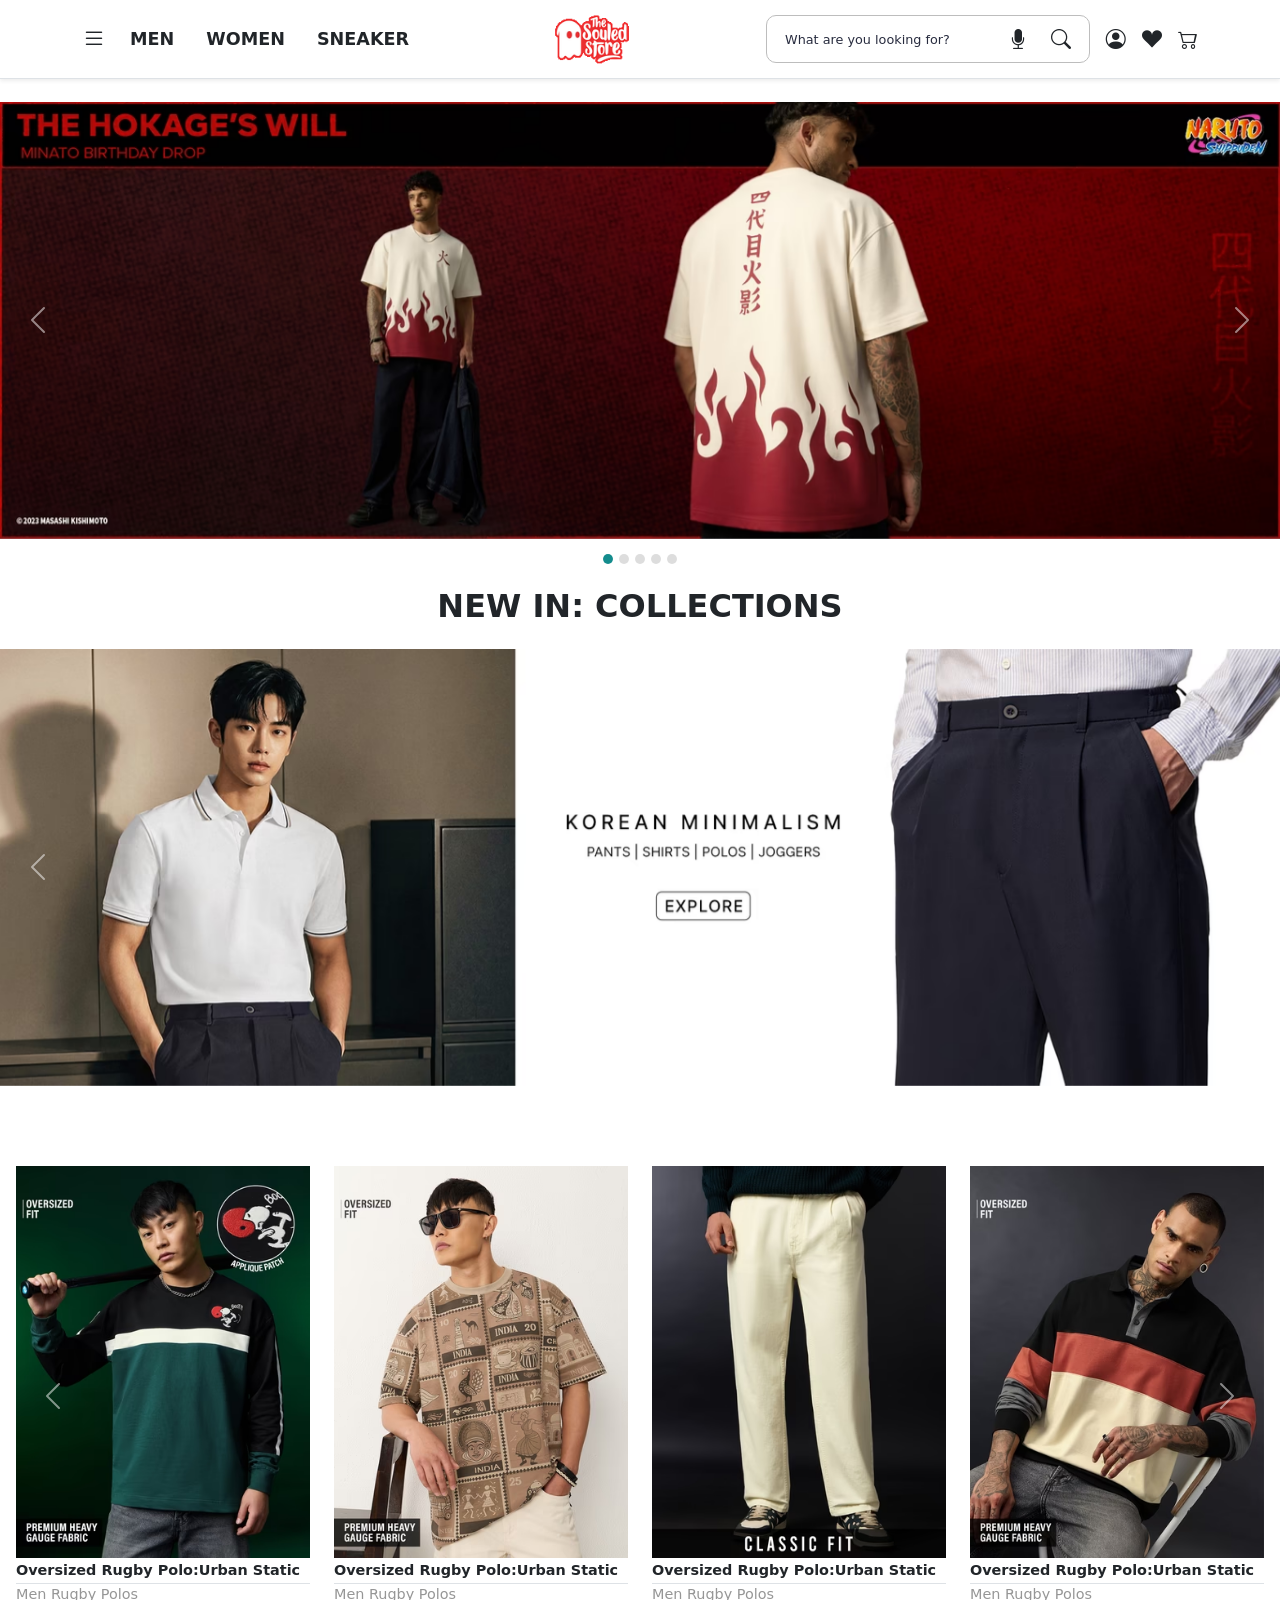
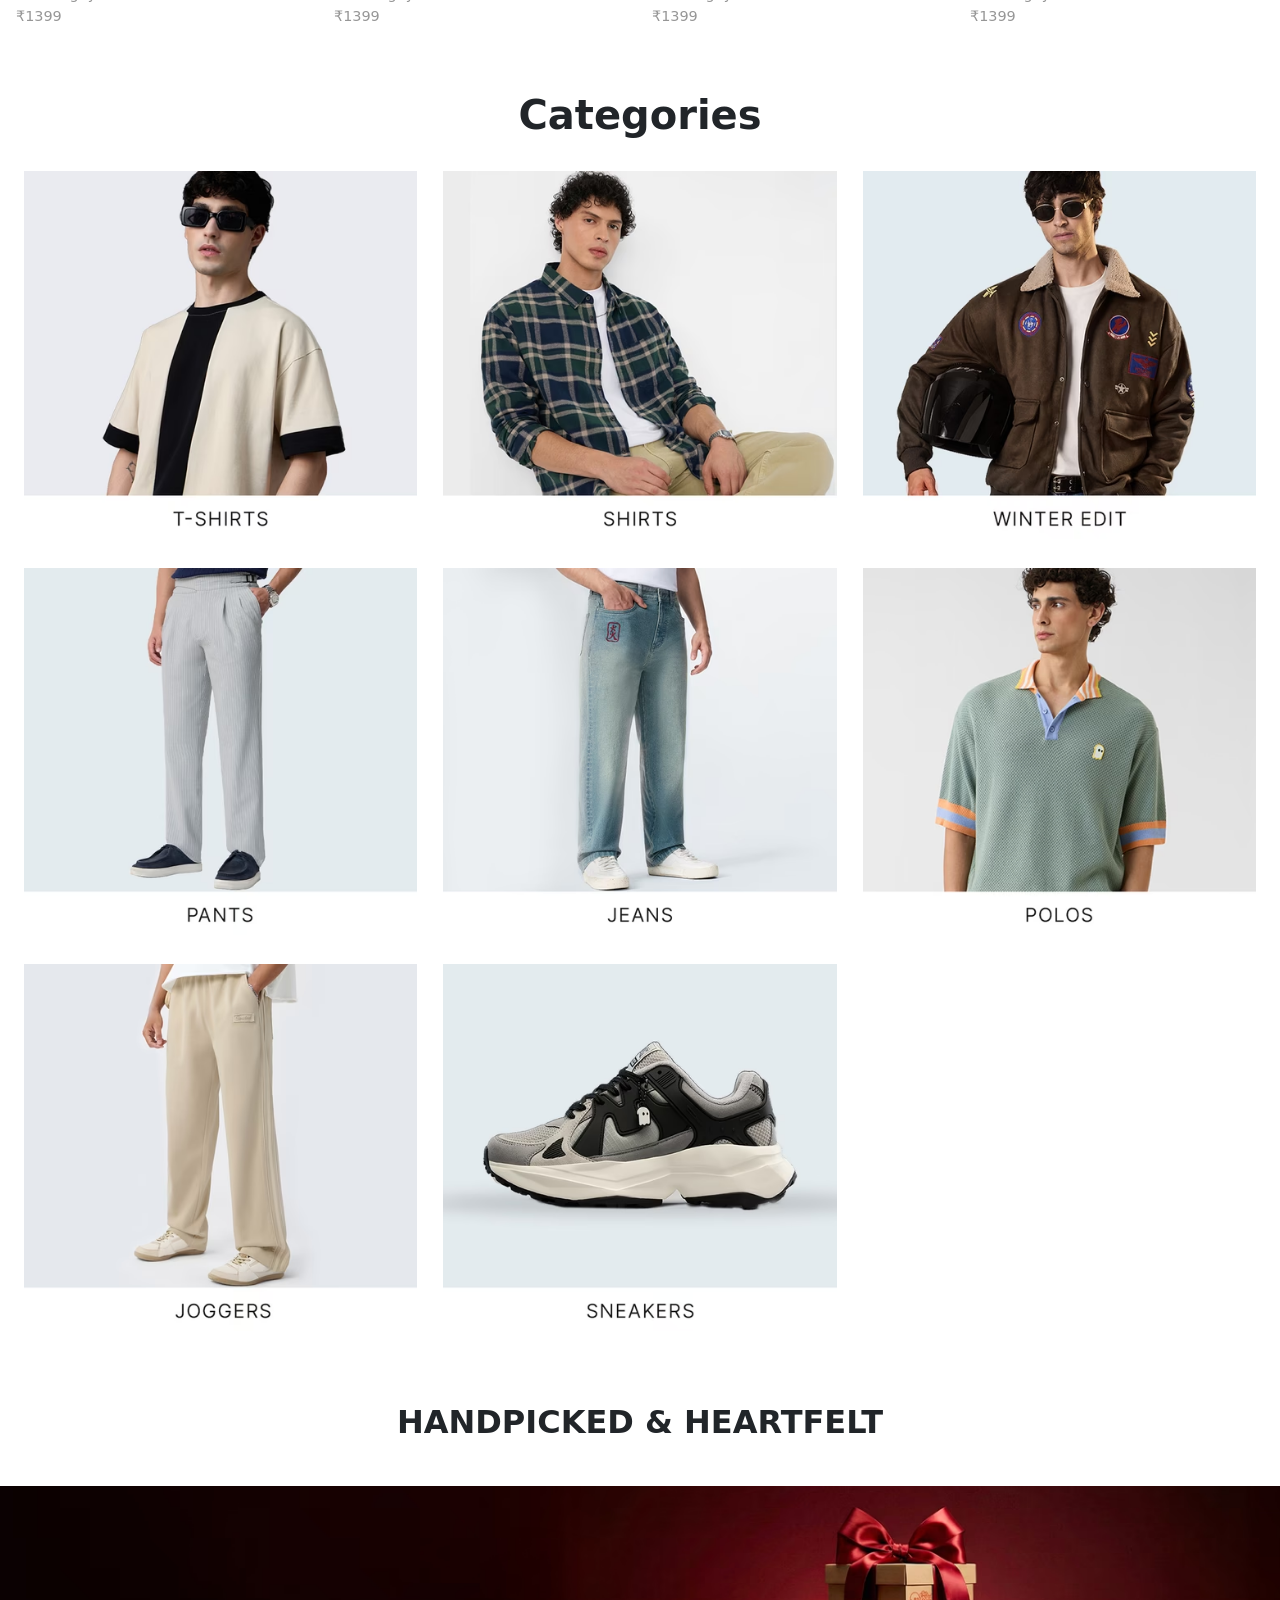
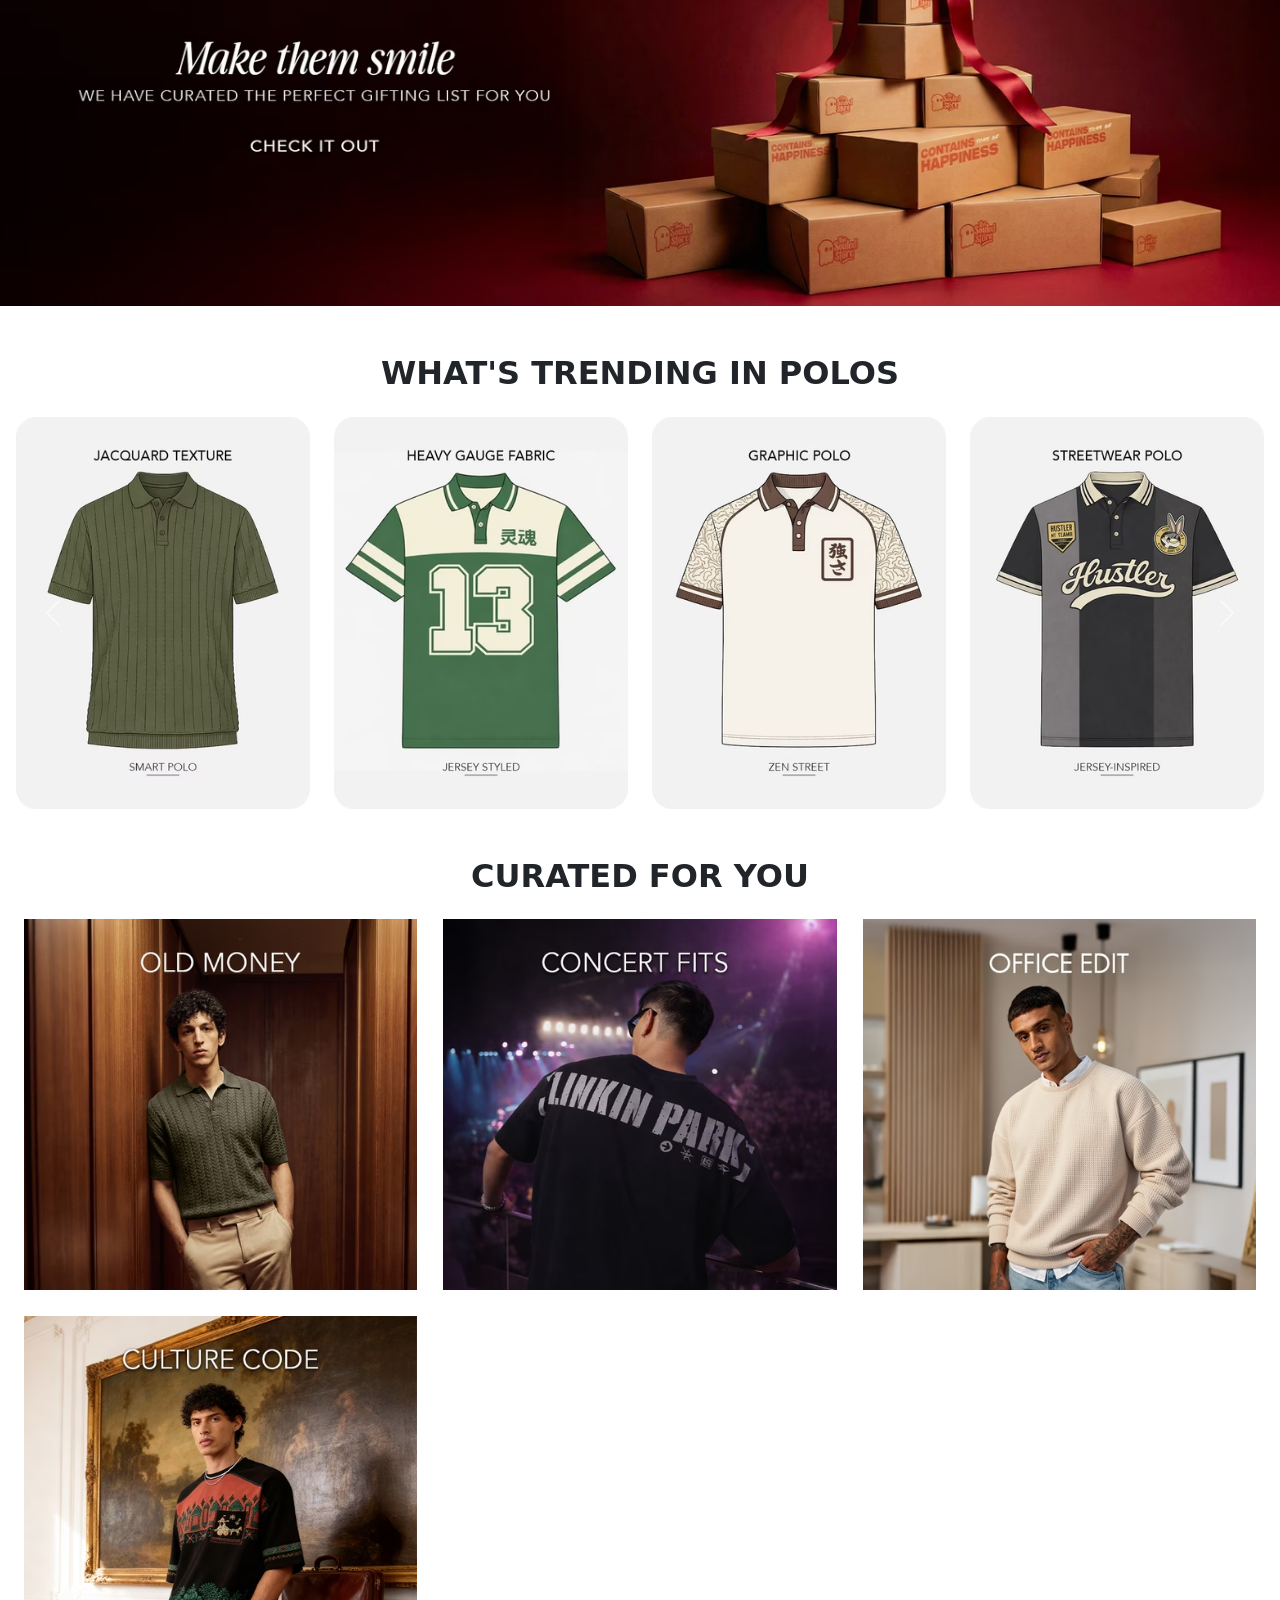
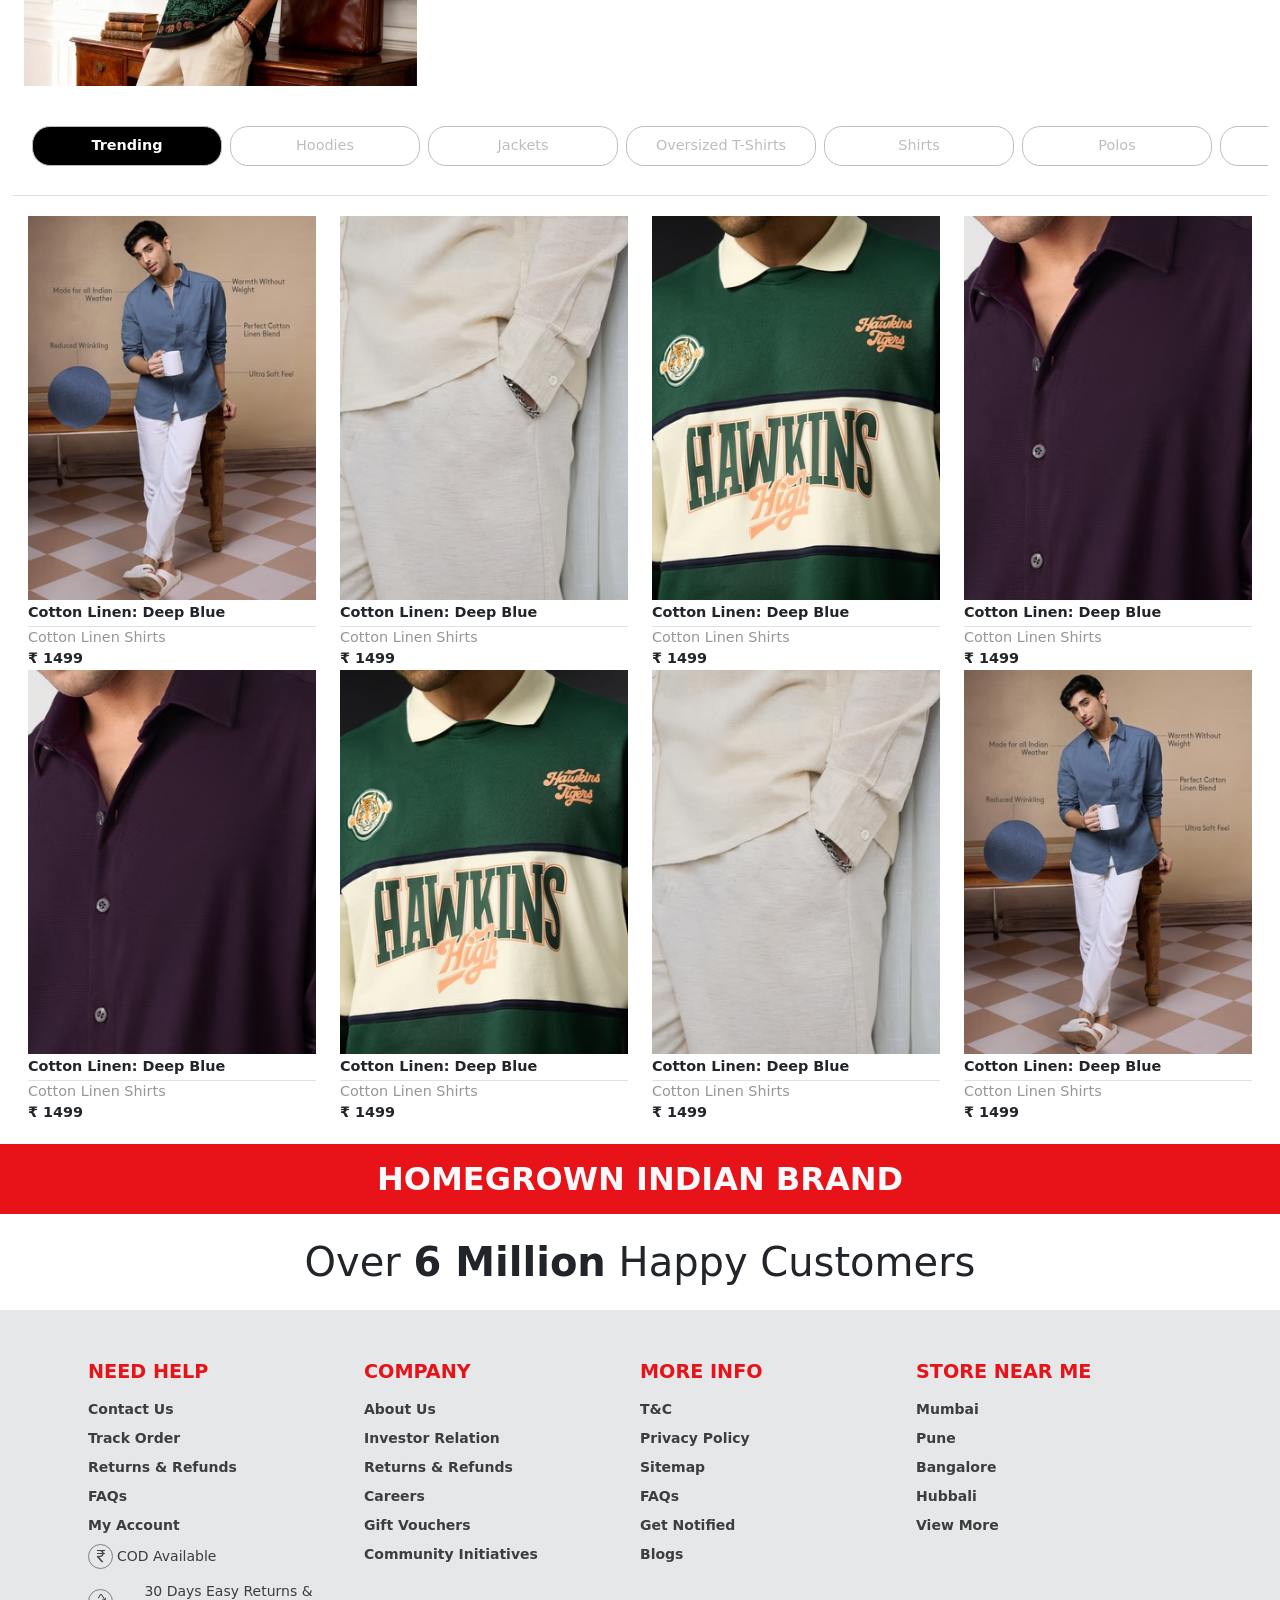
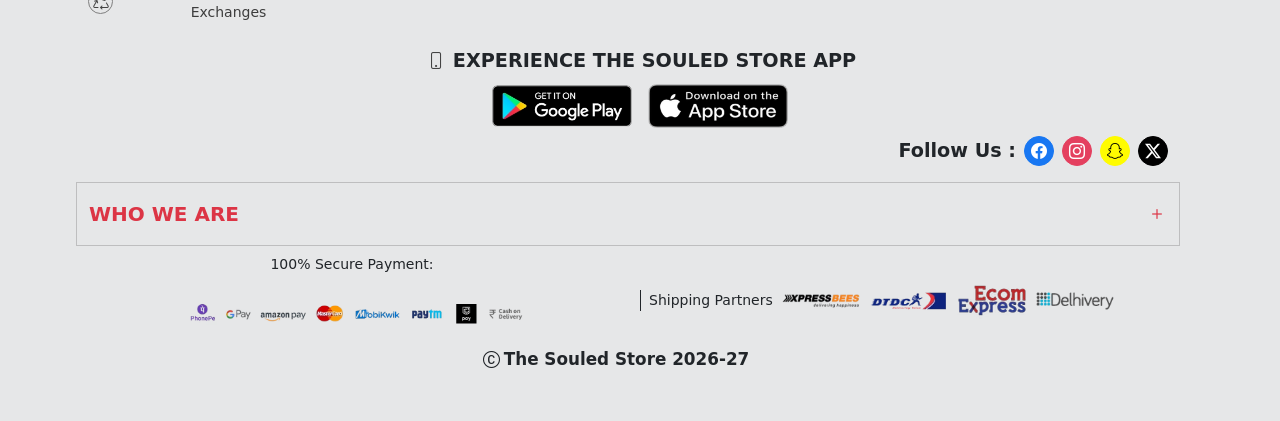
==== commit 9201e02a: "Upadating paths for Images" ====
--- a/index.html
+++ b/index.html
@@ -16,11 +16,16 @@
     <link rel="stylesheet"
         href="https://cdnjs.cloudflare.com/ajax/libs/OwlCarousel2/2.3.4/assets/owl.theme.default.min.css" />
     <!-- Custom Css -->
-    <link rel="stylesheet" href="/css/style.css">
-    <link rel="shortcut icon" href="/assets/fevicon.png" type="image/x-icon">
+    <<<<<<< HEAD <link rel="stylesheet" href="css/style.css">
+        <link rel="shortcut icon" href="/assets/fevicon.png" type="image/x-icon">
+        =======
+        <link rel="stylesheet" href="./css/style.css">
+        <link rel="shortcut icon" href="./assets/fevicon.png" type="image/x-icon">
+        >>>>>>> 94df31a (Changes paths For Images)
 </head>
 
 <body>
+    <!-- NAVBAR START -->
     <nav
         class="navbar navbar-expand-lg navbar-expand-sm  navbar-expand-md fixed-top bg-white border-bottom  shadow-sm ">
         <div class="container">
@@ -28,15 +33,11 @@
             <ul class="navbar-nav d-flex align-items-center gap-3 fs-5 fw-bold ">
                 <!-- Offcanvas Button -->
                 <li class="nav-item canvas-btn ">
-                    <button
-              class="btn p-0 fs-4 border-0"
-              data-bs-toggle="offcanvas"
-              data-bs-target="#offcanvasScrolling"
-              aria-controls="offcanvasScrolling"
-              aria-label="Open categories menu"
-            >
-              <i class="bi bi-list fw-bold fs-4"></i>
-            </button>
+                    <button class="btn p-0 fs-4 border-0" data-bs-toggle="offcanvas"
+                        data-bs-target="#offcanvasScrolling" aria-controls="offcanvasScrolling"
+                        aria-label="Open categories menu">
+                        <i class="bi bi-list fw-bold fs-4"></i>
+                    </button>
                 </li>
 
                 <li class="nav-item ">
@@ -54,7 +55,7 @@
 
             <!-- Logo -->
             <a class="navbar-brand mx-auto" href="index.html">
-                <img src="/assets/Soul-logo.gif" class="img-fluid" alt="Souled Store" />
+                <img src="./assets/Soul-logo.gif" class="img-fluid" alt="Souled Store" />
             </a>
 
             <!-- Right Icons -->
@@ -70,12 +71,13 @@
                     </span>
                 </div>
 
-                <a href="login.html"><i class="bi bi-person-circle fs-5 text-dark nav-underline"></i></a>
-                <a href="/empty-whislist.html"><i class="bi bi-suit-heart-fill fs-5 text-dark nav-underline"></i></a>
-                <a href="empty-cart.html"><i class="bi bi-cart2 fs-5 text-dark nav-underline"></i></a>
+                <a href="./login.html"><i class="bi bi-person-circle fs-5 text-dark nav-underline"></i></a>
+                <a href="./empty-whislist.html"><i class="bi bi-suit-heart-fill fs-5 text-dark nav-underline"></i></a>
+                <a href="./empty-cart.html"><i class="bi bi-cart2 fs-5 text-dark nav-underline"></i></a>
             </div>
         </div>
     </nav>
+    <!-- NAVBAR END -->
     <!-- Hero-section Start -->
     <section class="hero-section">
         <div id="carouselExampleIndicators" class="carousel slide">
@@ -96,19 +98,19 @@
 
             <div class="carousel-inner">
                 <div class="carousel-item active">
-                    <img src="/assets/hero-1.png" class="d-block w-100" alt="...">
+                    <img src="./assets/hero-1.png" class="d-block w-100" alt="...">
                 </div>
                 <div class="carousel-item">
-                    <img src="/assets/hero-2.png" class="d-block w-100" alt="...">
+                    <img src="./assets/hero-2.png" class="d-block w-100" alt="...">
                 </div>
                 <div class="carousel-item">
-                    <img src="/assets/hero-3.png" class="d-block w-100" alt="...">
+                    <img src="./assets/hero-3.png" class="d-block w-100" alt="...">
                 </div>
                 <div class="carousel-item">
-                    <img src="/assets/hero-4.png" class="d-block w-100" alt="...">
+                    <img src="./assets/hero-4.png" class="d-block w-100" alt="...">
                 </div>
                 <div class="carousel-item">
-                    <img src="/assets/hero-5.png" class="d-block w-100" alt="...">
+                    <img src="./assets/hero-5.png" class="d-block w-100" alt="...">
                 </div>
             </div>
             <button class="carousel-control-prev" type="button" data-bs-target="#carouselExampleIndicators"
@@ -140,16 +142,16 @@
 
             <div class="carousel-inner">
                 <div class="carousel-item active">
-                    <img src="/assets/slide-1.png" class="d-block w-100" alt="...">
+                    <img src="./assets/slide-1.png" class="d-block w-100" alt="...">
                 </div>
                 <div class="carousel-item">
-                    <img src="/assets/slide-2.png" class="d-block w-100" alt="...">
+                    <img src="./assets/slide-2.png" class="d-block w-100" alt="...">
                 </div>
                 <div class="carousel-item">
-                    <img src="/assets/slide-3.png" class="d-block w-100" alt="...">
+                    <img src="./assets/slide-3.png" class="d-block w-100" alt="...">
                 </div>
                 <div class="carousel-item">
-                    <img src="/assets/slide-4.png" class="d-block w-100" alt="...">
+                    <img src="./assets/slide-4.png" class="d-block w-100" alt="...">
                 </div>
             </div>
             <button class="carousel-control-prev" type="button" data-bs-target="#slider" data-bs-slide="prev">
@@ -171,7 +173,7 @@
                 <div class="carousel-item  d-flex active">
                     <div class="row">
                         <div class="col-6 col-md-3">
-                            <img src="/assets/owl-card1.png" class="d-block img-fluid" alt="...">
+                            <img src="./assets/owl-card1.png" class="d-block img-fluid" alt="...">
                             <div class="cate-text">
                                 <h6 class="m-0 border-bottom py-1">Oversized Rugby Polo:Urban Static</h6>
                                 <p class="m-0">Men Rugby Polos</p>
@@ -180,7 +182,7 @@
                             </div>
                         </div>
                         <div class="col-6 col-md-3">
-                            <img src="/assets/cate-img.png" class="d-block img-fluid" alt="...">
+                            <img src="./assets/cate-img.png" class="d-block img-fluid" alt="...">
                             <div class="cate-text">
                                 <h6 class="m-0 border-bottom py-1">Oversized Rugby Polo:Urban Static</h6>
                                 <p class="m-0">Men Rugby Polos</p>
@@ -189,7 +191,7 @@
                             </div>
                         </div>
                         <div class="col-6 col-md-3 ">
-                            <img src="/assets/cate-img1.png" class="d-block img-fluid" alt="...">
+                            <img src="./assets/cate-img1.png" class="d-block img-fluid" alt="...">
                             <div class="cate-text">
                                 <h6 class="m-0 border-bottom py-1">Oversized Rugby Polo:Urban Static</h6>
                                 <p class="m-0">Men Rugby Polos</p>
@@ -198,7 +200,7 @@
                             </div>
                         </div>
                         <div class="col-6 col-md-3">
-                            <img src="/assets/cate-img2.png" class="d-block img-fluid" alt="...">
+                            <img src="./assets/cate-img2.png" class="d-block img-fluid" alt="...">
                             <div class="cate-text">
                                 <h6 class="m-0 border-bottom py-1">Oversized Rugby Polo:Urban Static</h6>
                                 <p class="m-0">Men Rugby Polos</p>
@@ -213,7 +215,7 @@
                 <div class="carousel-item">
                     <div class="row">
                         <div class="col-6 col-md-3">
-                            <img src="/assets/owl-card1.png" class="d-block img-fluid" alt="...">
+                            <img src="./assets/owl-card1.png" class="d-block img-fluid" alt="...">
                             <div class="cate-text">
                                 <h6 class="m-0 border-bottom py-1">Oversized Rugby Polo:Urban Static</h6>
                                 <p class="m-0">Men Rugby Polos</p>
@@ -222,7 +224,7 @@
                             </div>
                         </div>
                         <div class="col-6 col-md-3">
-                            <img src="/assets/owl-card1.png" class="d-block img-fluid" alt="...">
+                            <img src="./assets/owl-card1.png" class="d-block img-fluid" alt="...">
                             <div class="cate-text">
                                 <h6 class="m-0 border-bottom py-1">Oversized Rugby Polo:Urban Static</h6>
                                 <p class="m-0">Men Rugby Polos</p>
@@ -231,7 +233,7 @@
                             </div>
                         </div>
                         <div class="col-6 col-md-3 ">
-                            <img src="/assets/owl-card1.png" class="d-block img-fluid" alt="...">
+                            <img src="./assets/owl-card1.png" class="d-block img-fluid" alt="...">
                             <div class="cate-text">
                                 <h6 class="m-0 border-bottom py-1">Oversized Rugby Polo:Urban Static</h6>
                                 <p class="m-0">Men Rugby Polos</p>
@@ -240,7 +242,7 @@
                             </div>
                         </div>
                         <div class="col-6 col-md-3">
-                            <img src="/assets/owl-card1.png" class="d-block img-fluid" alt="...">
+                            <img src="./assets/owl-card1.png" class="d-block img-fluid" alt="...">
                             <div class="cate-text">
                                 <h6 class="m-0 border-bottom py-1">Oversized Rugby Polo:Urban Static</h6>
                                 <p class="m-0">Men Rugby Polos</p>
@@ -254,7 +256,7 @@
                 <div class="carousel-item">
                     <div class="row">
                         <div class="col-6 col-md-3">
-                            <img src="/assets/owl-card1.png" class="d-block img-fluid" alt="...">
+                            <img src="./assets/owl-card1.png" class="d-block img-fluid" alt="...">
                             <div class="cate-text">
                                 <h6 class="m-0 border-bottom py-1">Oversized Rugby Polo:Urban Static</h6>
                                 <p class="m-0">Men Rugby Polos</p>
@@ -263,7 +265,7 @@
                             </div>
                         </div>
                         <div class="col-6 col-md-3">
-                            <img src="/assets/owl-card1.png" class="d-block img-fluid" alt="...">
+                            <img src="./assets/owl-card1.png" class="d-block img-fluid" alt="...">
                             <div class="cate-text">
                                 <h6 class="m-0 border-bottom py-1">Oversized Rugby Polo:Urban Static</h6>
                                 <p class="m-0">Men Rugby Polos</p>
@@ -272,7 +274,7 @@
                             </div>
                         </div>
                         <div class="col-6 col-md-3 ">
-                            <img src="/assets/owl-card1.png" class="d-block img-fluid" alt="...">
+                            <img src="./assets/owl-card1.png" class="d-block img-fluid" alt="...">
                             <div class="cate-text">
                                 <h6 class="m-0 border-bottom py-1">Oversized Rugby Polo:Urban Static</h6>
                                 <p class="m-0">Men Rugby Polos</p>
@@ -281,7 +283,7 @@
                             </div>
                         </div>
                         <div class="col-6 col-md-3">
-                            <img src="/assets/owl-card1.png" class="d-block img-fluid" alt="...">
+                            <img src="./assets/owl-card1.png" class="d-block img-fluid" alt="...">
                             <div class="cate-text">
                                 <h6 class="m-0 border-bottom py-1">Oversized Rugby Polo:Urban Static</h6>
                                 <p class="m-0">Men Rugby Polos</p>
@@ -312,14 +314,14 @@
     <section class="category-grid p-4">
         <h2 class="text-center fs-1 fw-bold py-4">Categories</h2>
         <div class="cate-img ">
-            <img src="/assets/cate-grid1.png" class="img-fluid category-img" alt="">
-            <img src="/assets/cate-grid2.png" class="img-fluid category-img" alt="">
-            <img src="/assets/cate-grid3.png" class="img-fluid category-img" alt="">
-            <img src="/assets/cate-grid4.png" class="img-fluid category-img" alt="">
-            <img src="/assets/cate-grid-5.png" class="img-fluid category-img" alt="">
-            <img src="/assets/cate-grid6.png" class="img-fluid category-img" alt="">
-            <img src="/assets/cate-grid7.png" class="img-fluid category-img" alt="">
-            <img src="/assets/cate-grid8.png" class="img-fluid category-img" alt="">
+            <img src="./assets/cate-grid1.png" class="img-fluid category-img" alt="">
+            <img src="./assets/cate-grid2.png" class="img-fluid category-img" alt="">
+            <img src="./assets/cate-grid3.png" class="img-fluid category-img" alt="">
+            <img src="./assets/cate-grid4.png" class="img-fluid category-img" alt="">
+            <img src="./assets/cate-grid-5.png" class="img-fluid category-img" alt="">
+            <img src="./assets/cate-grid6.png" class="img-fluid category-img" alt="">
+            <img src="./assets/cate-grid7.png" class="img-fluid category-img" alt="">
+            <img src="./assets/cate-grid8.png" class="img-fluid category-img" alt="">
         </div>
 
     </section>
@@ -328,7 +330,7 @@
     <!-- BANNER SECTION START -->
     <section class="banner py-3">
         <p class="text-center fw-bold fs-2 py-4">HANDPICKED & HEARTFELT</p>
-        <img src="/assets/banner.png" class="img-fluid banner-img" alt="">
+        <img src="./assets/banner.png" class="img-fluid banner-img" alt="">
 
     </section>
     <!-- BANNER SECTION END -->
@@ -400,13 +402,13 @@
             <h2 class="text-center fw-bold py-3">CURATED FOR YOU</h2>
         </div>
         <div class="fits-grid px-4">
-            <a href="/buy-page.html">
-                 <img src="/assets/fit1.png" alt="" class="fit-img img-fluid">
+            <a href="./buy-page.html">
+                <img src="./assets/fit1.png" alt="" class="fit-img img-fluid">
             </a>
-           
-            <img src="/assets/fit2.png" alt="" class="fit-img img-fluid">
-            <img src="/assets/fit3.png" alt="" class="fit-img img-fluid">
-            <img src="/assets/fit4.png" alt="" class="fit-img img-fluid">
+
+            <img src="./assets/fit2.png" alt="" class="fit-img img-fluid">
+            <img src="./assets/fit3.png" alt="" class="fit-img img-fluid">
+            <img src="./assets/fit4.png" alt="" class="fit-img img-fluid">
         </div>
     </section>
     <!-- Rated-Fits-cards END -->
@@ -621,8 +623,7 @@
 
     <!-- tabs End -->
 
-    <!-- Footer start -->
-
+    <!-- Footer Start -->
     <footer class=" w-100">
         <div class="footer-heading  ">
             <h1 class="text-center fw-semibold text-light py-3 fs-2   ">HOMEGROWN INDIAN BRAND</h1>
@@ -694,8 +695,8 @@
                     </p>
 
                     <div class="foot-downloads d-flex justify-content-center gap-3 mt-2">
-                        <img src="/assets/foot-download1.png" class="foot-app img-fluid" alt="">
-                        <img src="/assets/foot-download3.png" class="foot-app img-fluid" alt="">
+                        <img src="./assets/foot-download1.png" class="foot-app img-fluid" alt="">
+                        <img src="./assets/foot-download3.png" class="foot-app img-fluid" alt="">
                     </div>
 
                 </div>
@@ -726,7 +727,7 @@
                     <div class="col-md-6">
                         <div class="d-flex align-items-center text-center gap-2">
                             <span class="small">100% Secure Payment:
-                                <img src="/assets/foot-payemnt.png" class="img-fluid pay-img" alt="">
+                                <img src="./assets/foot-payemnt.png" class="img-fluid pay-img" alt="">
                             </span>
                         </div>
 
@@ -735,10 +736,10 @@
                     <div class="col-md-6 d-flex align-items-center ">
                         <div class="d-flex align-items-center text-center gap-2">
                             <span class="small border-start border-1 border-dark ps-2">Shipping Partners</span>
-                            <img src="/assets/icon4 (1).png" class="img-fluid icon" alt="">
-                            <img src="/assets/icon4 (2).png" class="img-fluid icon" alt="">
-                            <img src="/assets/icon4 (3).png" class="img-fluid icon" alt="">
-                            <img src="/assets/icon4 (4).png" class="img-fluid icon" alt="">
+                            <img src="./assets/icon4 (1).png" class="img-fluid icon" alt="">
+                            <img src="./assets/icon4 (2).png" class="img-fluid icon" alt="">
+                            <img src="./assets/icon4 (3).png" class="img-fluid icon" alt="">
+                            <img src="./assets/icon4 (4).png" class="img-fluid icon" alt="">
 
                         </div>
 
@@ -760,15 +761,16 @@
 
 
     </footer>
-
-
-
-
-    <!-- ================= OFFCANVAS ================= -->
+    <!-- Footer END -->
+
+
+
+
+    <!-- ================= OFFCANVAS START ================= -->
     <div class="offcanvas offcanvas-start left-canvas" data-bs-scroll="true" data-bs-backdrop="true" tabindex="0"
         id="offcanvasScrolling">
         <div class="offcanvas-header d-flex align-items-center justify-content-between">
-            <img src="/assets/Soul-logo.gif" class="logo-img" alt="">
+            <img src="./assets/Soul-logo.gif" class="logo-img" alt="">
             <a href="#" class=" border-btn">Login/sign-up</a>
         </div>
         <div class="offcanvas-body p-0">
@@ -806,35 +808,35 @@
                     <!-- owl carousel start men -->
                     <div class="owl-carousel owl-theme px-3">
                         <div class="item">
-                            <img src="/assets/men-icon-1.png" class="img-fluid rounded" alt="">
+                            <img src="./assets/men-icon-1.png" class="img-fluid rounded" alt="">
                             <p class="text-muted text-center">New Arrivals</p>
                         </div>
                         <div class="item">
-                            <img src="/assets/men-icon-2.png" class="img-fluid rounded" alt="">
+                            <img src="./assets/men-icon-2.png" class="img-fluid rounded" alt="">
                             <p class="text-muted text-center ">Hot Merch</p>
                         </div>
                         <div class="item">
-                            <img src="/assets/men-icon-3.png" class="img-fluid rounded" alt="">
+                            <img src="./assets/men-icon-3.png" class="img-fluid rounded" alt="">
                             <p class="text-muted text-center ">Anime</p>
                         </div>
                         <div class="item">
-                            <img src="/assets/men-icon-4.png" class="img-fluid rounded" alt="">
+                            <img src="./assets/men-icon-4.png" class="img-fluid rounded" alt="">
                             <p class="text-muted text-center ">Harry Porter</p>
                         </div>
                         <div class="item">
-                            <img src="/assets/men-icon-5.png" class="img-fluid rounded" alt="">
+                            <img src="./assets/men-icon-5.png" class="img-fluid rounded" alt="">
                             <p class="text-muted text-center ">Marvel</p>
                         </div>
                         <div class="item">
-                            <img src="/assets/men-icon-6.png" class="img-fluid rounded" alt="">
+                            <img src="./assets/men-icon-6.png" class="img-fluid rounded" alt="">
                             <p class="text-muted text-center ">Culture code</p>
                         </div>
                         <div class="item">
-                            <img src="/assets/men-icon-7.png" class="img-fluid rounded" alt="">
+                            <img src="./assets/men-icon-7.png" class="img-fluid rounded" alt="">
                             <p class="text-muted text-center ">Cult Callsics</p>
                         </div>
                         <div class="item">
-                            <img src="/assets/men-icon-8.png" class="img-fluid rounded" alt="">
+                            <img src="./assets/men-icon-8.png" class="img-fluid rounded" alt="">
                             <p class="text-muted text-center ">Kids-wear</p>
                         </div>
                     </div>
@@ -874,46 +876,46 @@
                                                     <div class="row row-cols-2 row-cols-sm-3 row-cols-md-5 ">
 
                                                         <div class="col text-center">
-                                                            <img src="/assets/shop nested icon 1.png"
+                                                            <img src="./assets/shop nested icon 1.png"
                                                                 class="img-fluid rounded" alt="">
                                                             <h5 class="fs-6 mt-2">Shirts</h5>
                                                         </div>
 
                                                         <div class="col text-center">
-                                                            <img src="/assets/shop nested icon 1.png"
+                                                            <img src="./assets/shop nested icon 1.png"
                                                                 class="img-fluid rounded" alt="">
                                                             <h5 class="fs-6 mt-2">T-Shirts</h5>
                                                         </div>
 
                                                         <div class="col text-center">
-                                                            <img src="/assets/shop nested icon 1.png"
+                                                            <img src="./assets/shop nested icon 1.png"
                                                                 class="img-fluid rounded" alt="">
                                                             <h5 class="fs-6 mt-2">Hoodies</h5>
                                                         </div>
 
                                                         <div class="col text-center">
-                                                            <img src="/assets/shop nested icon 1.png"
+                                                            <img src="./assets/shop nested icon 1.png"
                                                                 class="img-fluid rounded" alt="">
                                                             <h5 class="fs-6 mt-2">Jackets</h5>
                                                         </div>
 
                                                         <div class="col text-center">
-                                                            <img src="/assets/shop nested icon 1.png"
+                                                            <img src="./assets/shop nested icon 1.png"
                                                                 class="img-fluid rounded" alt="">
                                                             <h5 class="fs-6 mt-2">Sweatshirts</h5>
                                                         </div>
                                                         <div class="col text-center">
-                                                            <img src="/assets/shop nested icon 1.png"
+                                                            <img src="./assets/shop nested icon 1.png"
                                                                 class="img-fluid rounded" alt="">
                                                             <h5 class="fs-6 mt-2">Sweatshirts</h5>
                                                         </div>
                                                         <div class="col text-center">
-                                                            <img src="/assets/shop nested icon 1.png"
+                                                            <img src="./assets/shop nested icon 1.png"
                                                                 class="img-fluid rounded" alt="">
                                                             <h5 class="fs-6 mt-2">Sweatshirts</h5>
                                                         </div>
                                                         <div class="col text-center">
-                                                            <img src="/assets/shop nested icon 1.png"
+                                                            <img src="./assets/shop nested icon 1.png"
                                                                 class="img-fluid rounded" alt="">
                                                             <h5 class="fs-6 mt-2">Sweatshirts</h5>
                                                         </div>
@@ -965,7 +967,7 @@
                                                 <div class="accordion-body">
                                                     <div class="row">
                                                         <div class="col-md-2">
-                                                            <img src="/assets/men-icon-2.png" class="img-fluid rounded"
+                                                            <img src="./assets/men-icon-2.png" class="img-fluid rounded"
                                                                 alt="">
                                                             <p class="text-center text-muted">
                                                                 T-shirts
@@ -992,7 +994,7 @@
                                                 <div class="accordion-body">
                                                     <div class="row">
                                                         <div class="col-md-3">
-                                                            <img src="/assets/men-icon-4.png" class="img-fluid rounded"
+                                                            <img src="./assets/men-icon-4.png" class="img-fluid rounded"
                                                                 alt="">
                                                             <p class="text-center text-muted">
                                                                 Oversized T-shirts
@@ -1042,7 +1044,7 @@
                                                 <div class="accordion-body">
                                                     <div class="row">
                                                         <div class="col-md-3">
-                                                            <img src="/assets/men-icon-7.png" class="img-fluid rounded"
+                                                            <img src="./assets/men-icon-7.png" class="img-fluid rounded"
                                                                 alt="">
                                                             <p class="text-center">
                                                                 All Bottomwear
@@ -1075,35 +1077,35 @@
                                         <!-- all accssesories owl carosel start -->
                                         <div class="owl-carousel owl-theme All-accessories-carousel px-2">
                                             <div class="item">
-                                                <img src="/assets/men-icon-2.png" class="img-fluid rounded" alt="">
+                                                <img src="./assets/men-icon-2.png" class="img-fluid rounded" alt="">
                                                 <p class="text-center">Hello</p>
                                             </div>
                                             <div class="item">
-                                                <img src="/assets/men-icon-2.png" class="img-fluid rounded" alt="">
+                                                <img src="./assets/men-icon-2.png" class="img-fluid rounded" alt="">
                                                 <p class="text-center">Hello</p>
                                             </div>
                                             <div class="item">
-                                                <img src="/assets/men-icon-2.png" class="img-fluid rounded" alt="">
+                                                <img src="./assets/men-icon-2.png" class="img-fluid rounded" alt="">
                                                 <p class="text-center">Hello</p>
                                             </div>
                                             <div class="item">
-                                                <img src="/assets/men-icon-2.png" class="img-fluid rounded" alt="">
+                                                <img src="./assets/men-icon-2.png" class="img-fluid rounded" alt="">
                                                 <p class="text-center">Hello</p>
                                             </div>
                                             <div class="item">
-                                                <img src="/assets/men-icon-2.png" class="img-fluid rounded" alt="">
+                                                <img src="./assets/men-icon-2.png" class="img-fluid rounded" alt="">
                                                 <p class="text-center">Hello</p>
                                             </div>
                                             <div class="item">
-                                                <img src="/assets/men-icon-2.png" class="img-fluid rounded" alt="">
+                                                <img src="./assets/men-icon-2.png" class="img-fluid rounded" alt="">
                                                 <p class="text-center">Hello</p>
                                             </div>
                                             <div class="item">
-                                                <img src="/assets/men-icon-2.png" class="img-fluid rounded" alt="">
+                                                <img src="./assets/men-icon-2.png" class="img-fluid rounded" alt="">
                                                 <p class="text-center">Hello</p>
                                             </div>
                                             <div class="item">
-                                                <img src="/assets/men-icon-2.png" class="img-fluid rounded" alt="">
+                                                <img src="./assets/men-icon-2.png" class="img-fluid rounded" alt="">
                                                 <p class="text-center">Hello</p>
                                             </div>
                                         </div>
@@ -1214,7 +1216,7 @@
                                     <div class="accordion-body">
                                         <div class="row">
                                             <label for="#">Shop Now</label>
-                                            <div class="col-md-3"><img src="/assets/Soul-logo.gif" alt="">
+                                            <div class="col-md-3"><img src="./assets/Soul-logo.gif" alt="">
                                                 <p class="text-center"></p>
                                             </div>
                                         </div>
@@ -1276,6 +1278,7 @@
             </div>
         </div>
     </div>
+    <!-- ================= OFFCANVAS END ================= -->
 
 
 
@@ -1290,10 +1293,10 @@
             loop: true,
             margin: 10,
             nav: false,
-            loop: false, 
+            loop: false,
             dots: true,
-            autoplay:true,
-            autoplayTimeout: 3000,  
+            autoplay: true,
+            autoplayTimeout: 3000,
             responsive: {
                 0: {
                     items: 1
--- a/css/style.css
+++ b/css/style.css
@@ -1,5 +1,5 @@
-@import url(/css/variable.css);
-@import url(/css/responsive.css);
+@import url(./responsive.css);
+@import url(./variable.css);
 
 html {
     font: 62.5%;
--- a/css/style.css
+++ b/css/style.css
@@ -1,5 +1,5 @@
-@import url(/css/variable.css);
-@import url(/css/responsive.css);
+@import url(./responsive.css);
+@import url(./variable.css);
 
 html {
     font: 62.5%;
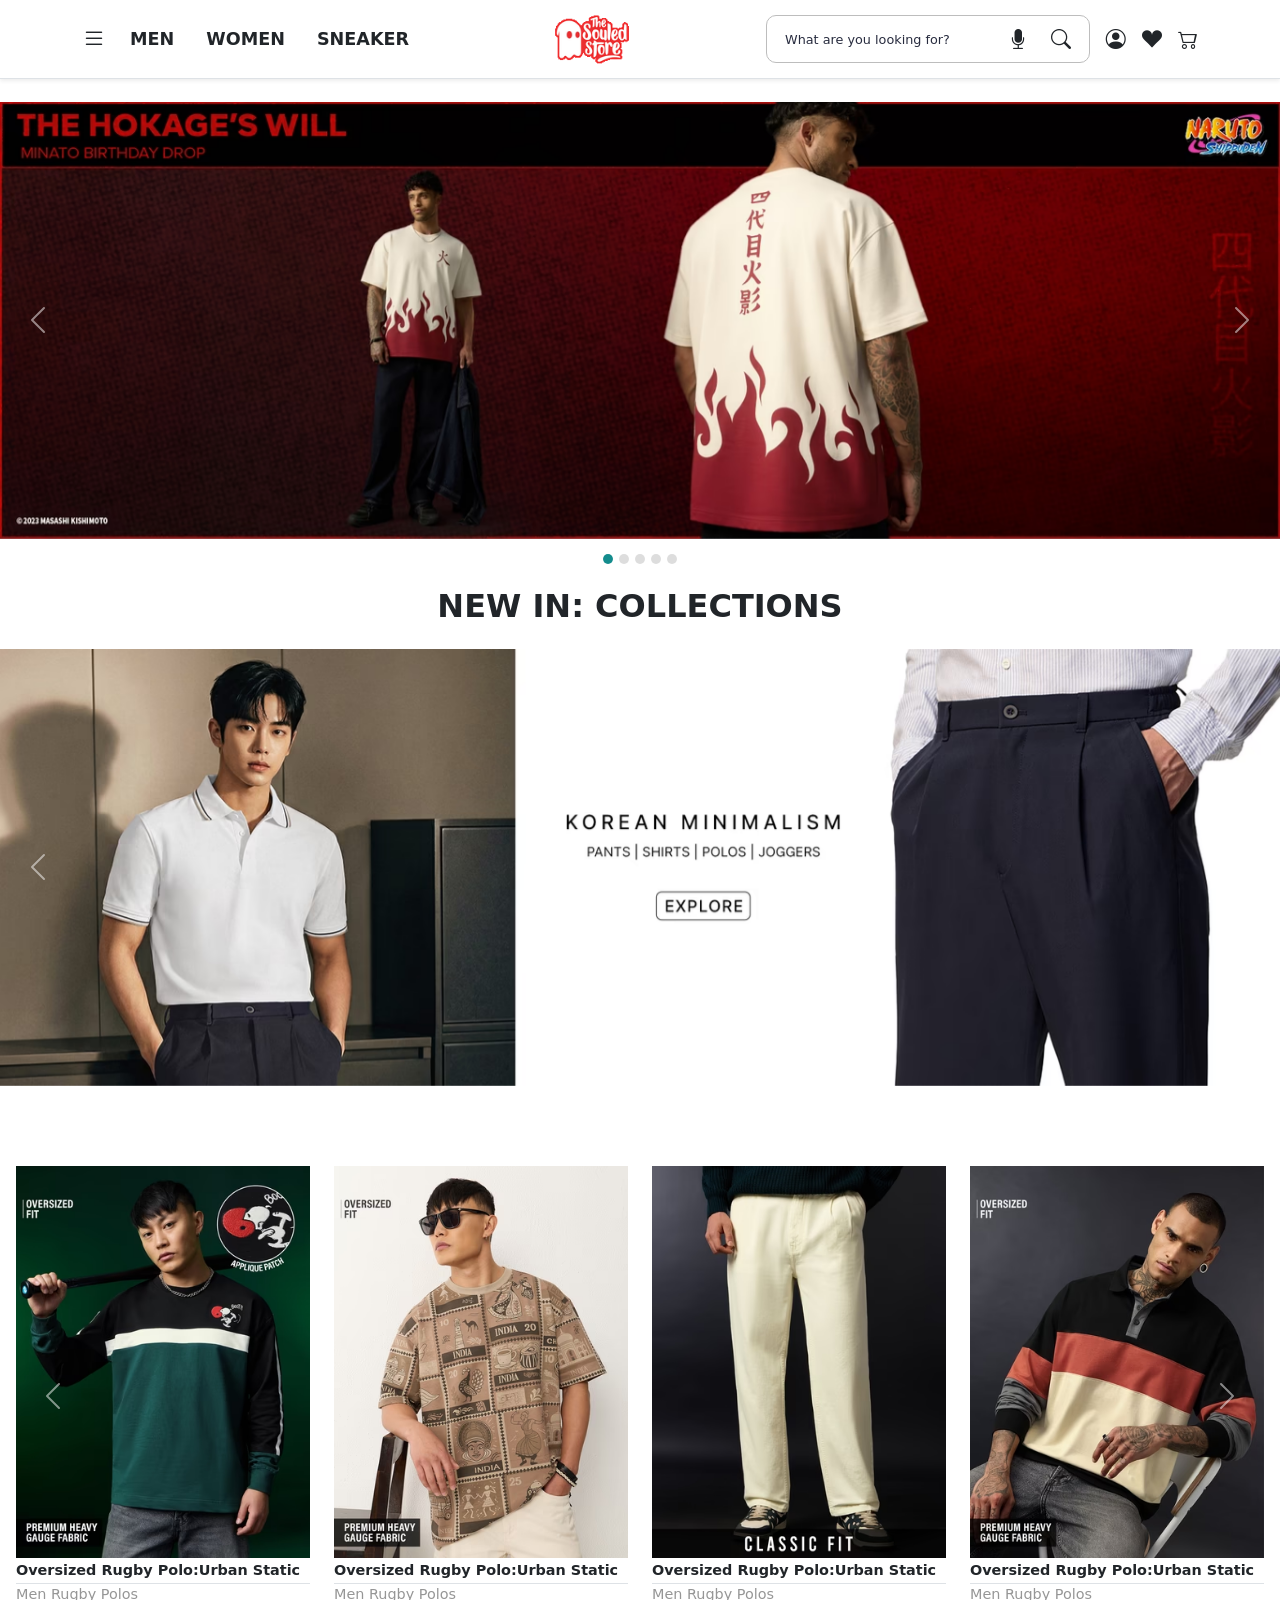
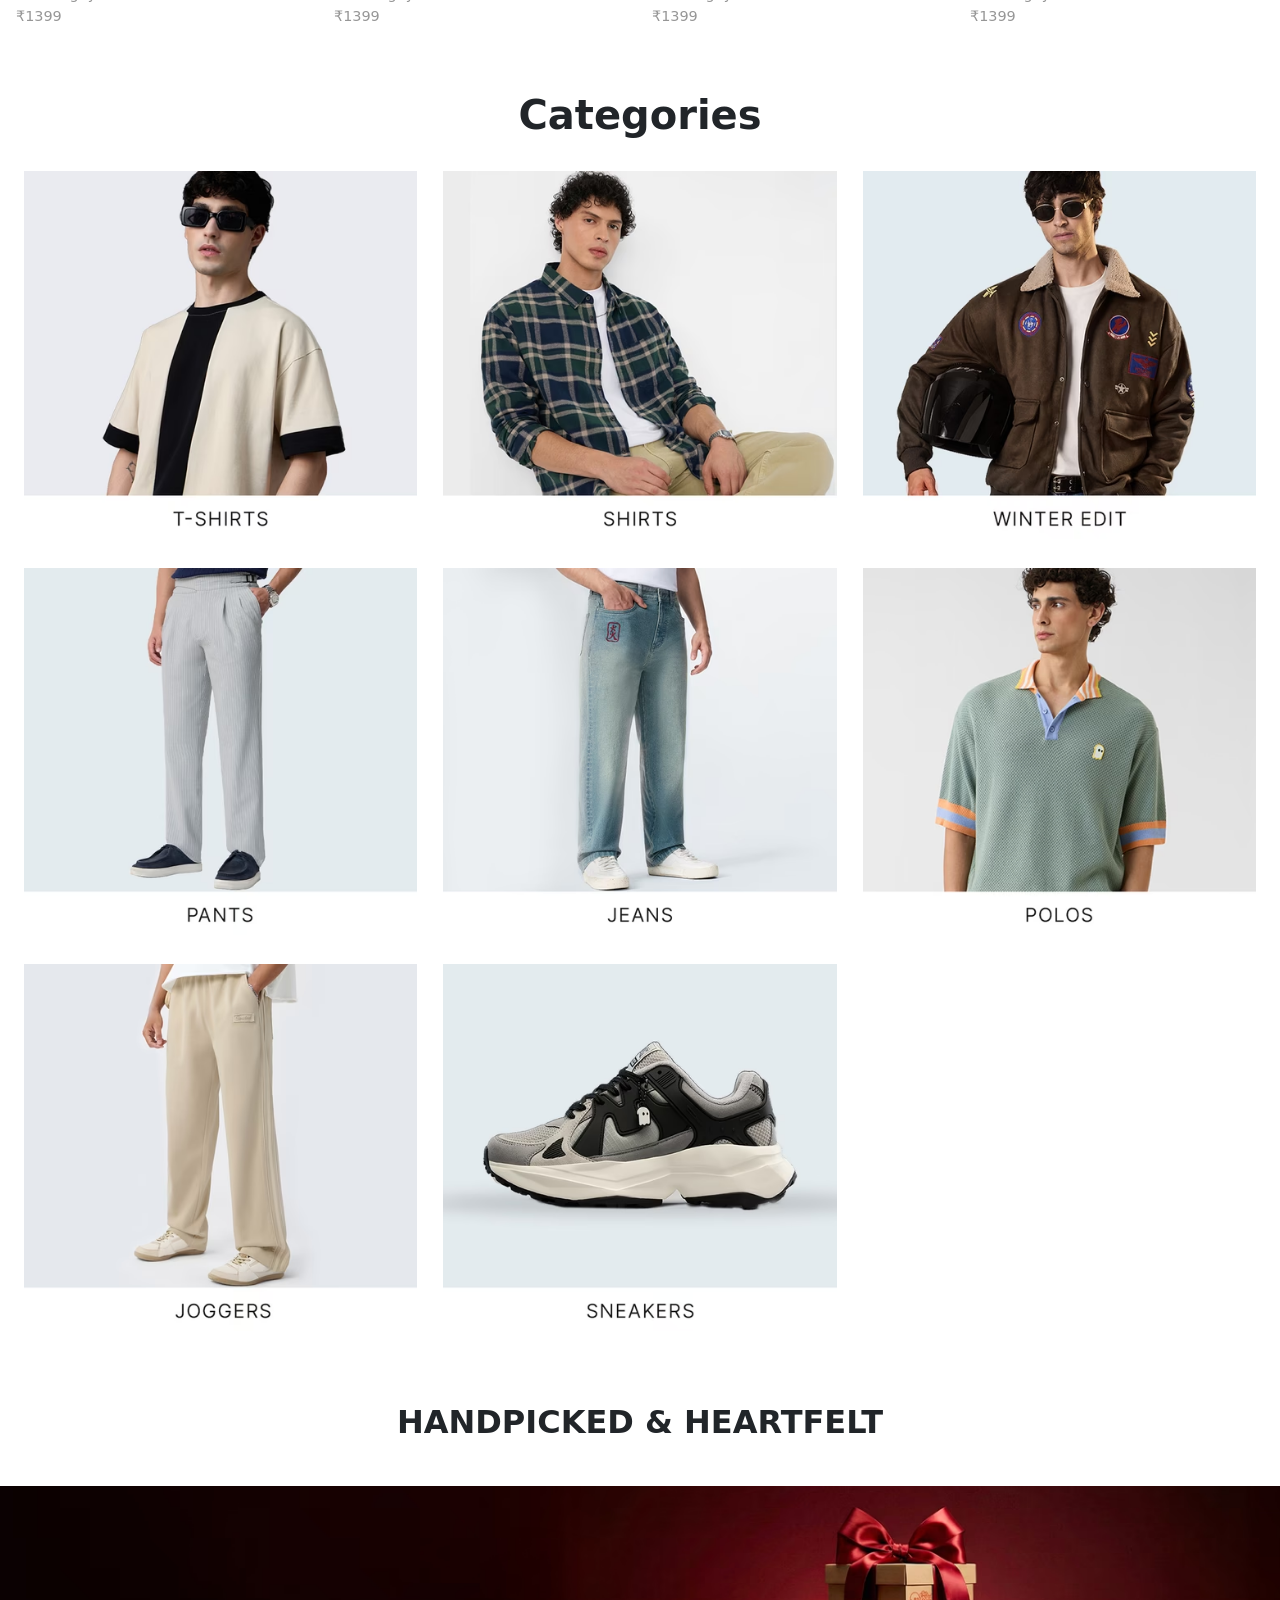
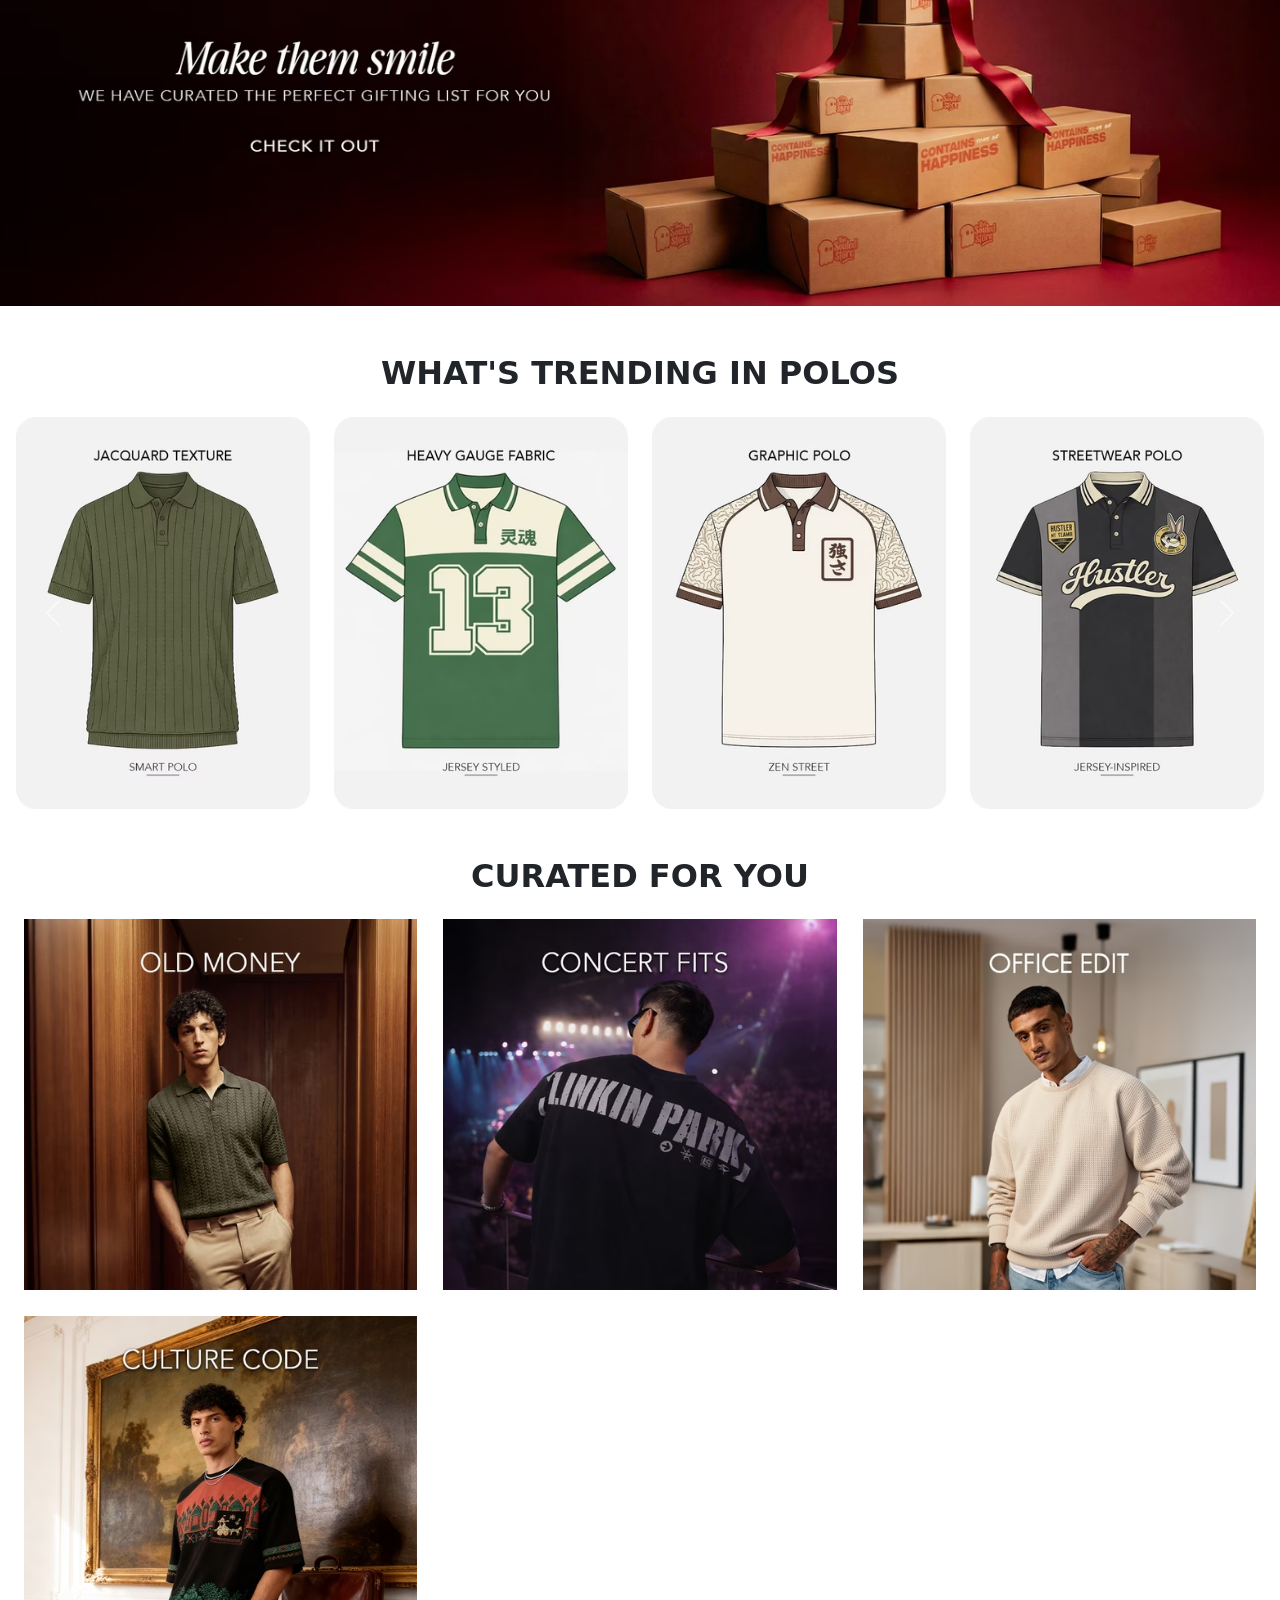
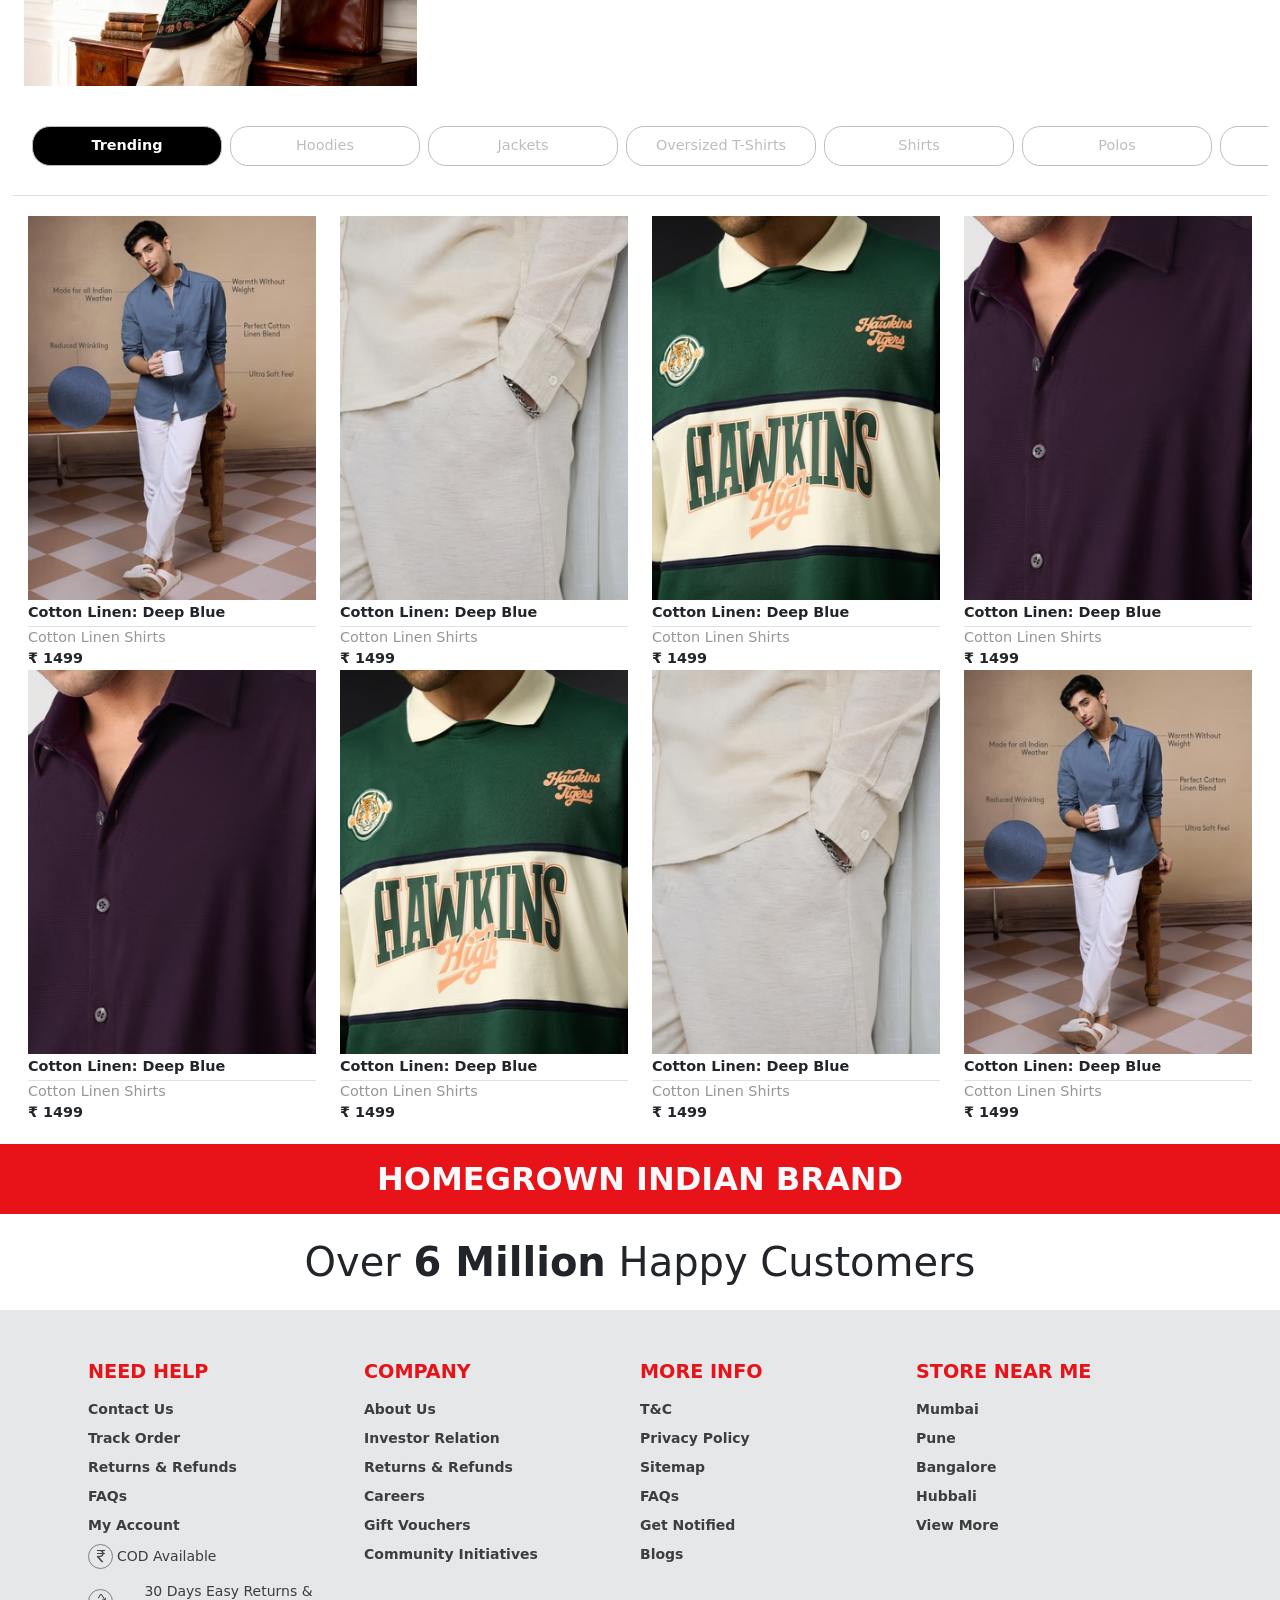
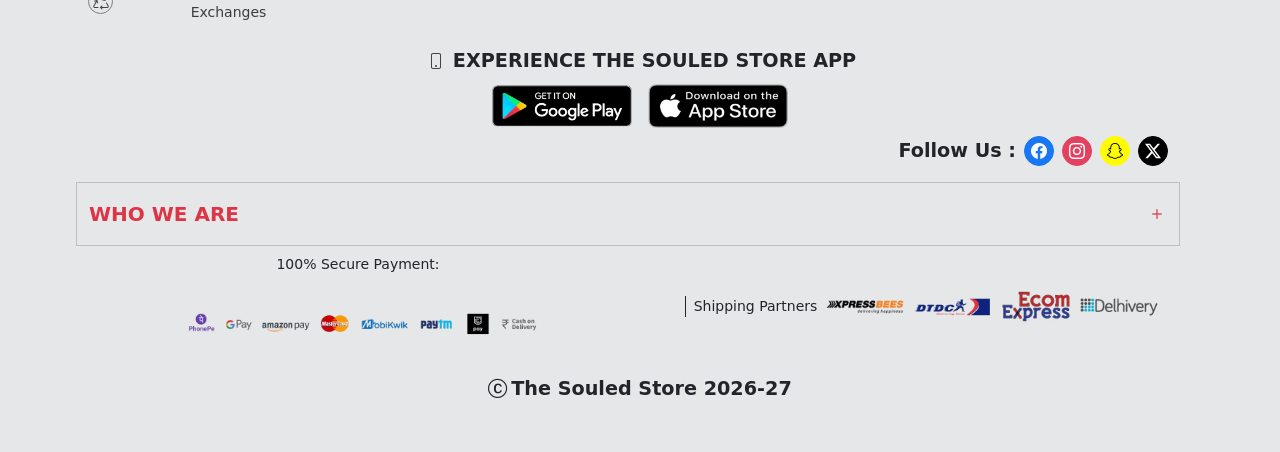
==== commit c9f1c6f5: "Updated all project files" ====
--- a/index.html
+++ b/index.html
@@ -688,7 +688,7 @@
                 <div class="col-md-12 text-center">
 
                     <p class="m-0 d-flex align-items-center justify-content-center gap-1">
-                        <i class="bi bi-phone small lh-1"></i>
+                        <i class="bi bi-phone fs-6"></i>
                         <span class="text-dark text-uppercase">
                             Experience The Souled Store App
                         </span>
@@ -723,34 +723,27 @@
                     </div>
                 </div>
 
-                <div class="row ">
-                    <div class="col-md-6">
-                        <div class="d-flex align-items-center text-center gap-2">
-                            <span class="small">100% Secure Payment:
+                <div class="container">
+                    <div class="row">
+                        <div class="col-md-6 mb-2">
+                            <div class="d-flex align-items-center justify-content-center gap-2 flex-wrap">
+                                <span class="small">100% Secure Payment:</span>
                                 <img src="./assets/foot-payemnt.png" class="img-fluid pay-img" alt="">
-                            </span>
-                        </div>
-
-
-                    </div>
-                    <div class="col-md-6 d-flex align-items-center ">
-                        <div class="d-flex align-items-center text-center gap-2">
-                            <span class="small border-start border-1 border-dark ps-2">Shipping Partners</span>
-                            <img src="./assets/icon4 (1).png" class="img-fluid icon" alt="">
-                            <img src="./assets/icon4 (2).png" class="img-fluid icon" alt="">
-                            <img src="./assets/icon4 (3).png" class="img-fluid icon" alt="">
-                            <img src="./assets/icon4 (4).png" class="img-fluid icon" alt="">
-
-                        </div>
-
-                    </div>
-                    <div class="row">
-                        <div class="col-md-12 d-flex justify-content-center align-items-center">
-                            <p class="d-flex align-items-center gap-1 m-0">
-                                <i class="bi bi-c-circle d-flex align-items-center text-dark small"></i>
-                                <span class="d-flex align-items-center text-dark small">
-                                    The Souled Store 2026-27
-                                </span>
+                            </div>
+                        </div>
+                        <div class="col-md-6 mb-2 d-flex justify-content-center">
+                            <div class="d-flex align-items-center justify-content-center flex-wrap gap-2">
+                                <span class="small border-start border-1 border-dark ps-2">Shipping Partners</span>
+                                <img src="./assets/icon4 (1).png" class="img-fluid" style="max-width:80px;" alt="">
+                                <img src="./assets/icon4 (2).png" class="img-fluid" style="max-width:80px;" alt="">
+                                <img src="./assets/icon4 (3).png" class="img-fluid" style="max-width:80px;" alt="">
+                                <img src="./assets/icon4 (4).png" class="img-fluid" style="max-width:80px;" alt="">
+                            </div>
+                        </div>
+                        <div class="col-12 d-flex justify-content-center mt-2">
+                            <p class="d-flex align-items-center gap-1 m-0 small text-dark">
+                                <i class="bi bi-c-circle"></i>
+                                The Souled Store 2026-27
                             </p>
                         </div>
                     </div>
@@ -1077,36 +1070,36 @@
                                         <!-- all accssesories owl carosel start -->
                                         <div class="owl-carousel owl-theme All-accessories-carousel px-2">
                                             <div class="item">
-                                                <img src="./assets/men-icon-2.png" class="img-fluid rounded" alt="">
-                                                <p class="text-center">Hello</p>
+                                                <img src="./assets/men-icon-8.png" class="img-fluid rounded" alt="">
+                                                <p class="text-center">SOUL</p>
+                                            </div>
+                                            <div class="item">
+                                                <img src="./assets/men-icon-5.png" class="img-fluid rounded" alt="">
+                                                <p class="text-center">SOUL</p>
                                             </div>
                                             <div class="item">
                                                 <img src="./assets/men-icon-2.png" class="img-fluid rounded" alt="">
-                                                <p class="text-center">Hello</p>
+                                                <p class="text-center">SOUL</p>
                                             </div>
                                             <div class="item">
-                                                <img src="./assets/men-icon-2.png" class="img-fluid rounded" alt="">
-                                                <p class="text-center">Hello</p>
+                                                <img src="./assets/men-icon-3.png" class="img-fluid rounded" alt="">
+                                                <p class="text-center">SOUL</p>
                                             </div>
                                             <div class="item">
-                                                <img src="./assets/men-icon-2.png" class="img-fluid rounded" alt="">
-                                                <p class="text-center">Hello</p>
+                                                <img src="./assets/men-icon-4.png" class="img-fluid rounded" alt="">
+                                                <p class="text-center">SOUL</p>
                                             </div>
                                             <div class="item">
-                                                <img src="./assets/men-icon-2.png" class="img-fluid rounded" alt="">
-                                                <p class="text-center">Hello</p>
+                                                <img src="./assets/men-icon-5.png" class="img-fluid rounded" alt="">
+                                                <p class="text-center">SOUL</p>
                                             </div>
                                             <div class="item">
-                                                <img src="./assets/men-icon-2.png" class="img-fluid rounded" alt="">
-                                                <p class="text-center">Hello</p>
+                                                <img src="./assets/men-icon-1.png" class="img-fluid rounded" alt="">
+                                                <p class="text-center">SOUL</p>
                                             </div>
                                             <div class="item">
-                                                <img src="./assets/men-icon-2.png" class="img-fluid rounded" alt="">
-                                                <p class="text-center">Hello</p>
-                                            </div>
-                                            <div class="item">
-                                                <img src="./assets/men-icon-2.png" class="img-fluid rounded" alt="">
-                                                <p class="text-center">Hello</p>
+                                                <img src="./assets/men-icon-7.png" class="img-fluid rounded" alt="">
+                                                <p class="text-center">SOUL</p>
                                             </div>
                                         </div>
                                         <!-- all accssesories owl carosel End -->
@@ -1133,13 +1126,13 @@
                                         <div class="accordion-item">
                                             <h2 class="accordion-header">
                                                 <button class="accordion-button collapsed fw-normal" type="button"
-                                                    data-bs-toggle="collapse" data-bs-target="#DCcollapse"
-                                                    aria-expanded="false" aria-controls="DCcollapse">
+                                                    data-bs-toggle="collapse" data-bs-target="#marvelcollapse"
+                                                    aria-expanded="false" aria-controls="marvelcollapse">
                                                     Marvel
                                                 </button>
                                             </h2>
 
-                                            <div id="DCcollapse" class="accordion-collapse collapse"
+                                            <div id="marvelcollapse" class="accordion-collapse collapse"
                                                 data-bs-parent="#accordionFlushExample">
 
                                                 <div class="accordion-body">
@@ -1161,7 +1154,7 @@
                                                 data-bs-parent="#accordionFlushExample">
 
                                                 <div class="accordion-body">
-                                                    marvels
+                                                    DC
                                                 </div>
 
                                             </div>
@@ -1169,16 +1162,17 @@
                                         <div class="accordion-item">
                                             <h2 class="accordion-header">
                                                 <button class="accordion-button collapsed fw-normal" type="button"
-                                                    data-bs-toggle="collapse" data-bs-target="#Animecollapse">
+                                                    data-bs-toggle="collapse" data-bs-target="#Animecollapse"
+                                                    aria-expanded="false" aria-controls="Animecollapse">
                                                     Anime
                                                 </button>
                                             </h2>
 
-                                            <div id="#Animecollapse" class="accordion-collapse collapse"
+                                            <div id="Animecollapse" class="accordion-collapse collapse"
                                                 data-bs-parent="#accordionFlushExample">
 
                                                 <div class="accordion-body">
-                                                    marvels
+                                                    Anime
                                                 </div>
 
                                             </div>
@@ -1231,7 +1225,7 @@
 
                 <div class="tab-pane fade" id="pills-women" role="tabpanel" aria-labelledby="pills-women-tab"
                     tabindex="0">
-                    <div class="owl-carousel owl-theme crousel-cards px-3">
+                    <div class="owl-carousel owl-theme crousel-cards px-3 mt-3 mb-5 ">
                         <div class="item"> <img src="assets/women-icon-1.png" alt="">
                             <p class="text-dark fw-bold mb-0">Harry-porter</p>
                         </div>
@@ -1254,7 +1248,7 @@
                 </div>
                 <div class="tab-pane fade" id="pills-Sneaker" role="tabpanel" aria-labelledby="pills-Sneaker-tab"
                     tabindex="0">
-                    <div class="owl-carousel owl-theme crousel-cards px-3">
+                    <div class="owl-carousel owl-theme crousel-cards px-3 mt-3 mb-5">
                         <div class="item"> <img src="assets/sneaker-icon-1.png" alt="">
                             <p class="text-dark fw-bold">Kanso V2</p>
                         </div>
--- a/css/style.css
+++ b/css/style.css
@@ -406,13 +406,8 @@
     border-color: #000;
 }
 
-.pay-img {
-    max-width: 70%;
-}
-
-.icon {
-    max-width: 80px;
-    text-align: center;
+ .pay-img {
+    max-width: 72%;
 }
 
 
@@ -667,22 +662,12 @@
 .empty-cart-img {
     width: 120px;
 }
-
-/* .btn-02 {
-    border: 1px solid rgb(163, 163, 163);
-    margin-bottom: 10px;
-    background-color: white;
-    padding: 0px 0px;
-    border-radius: 6px;
-    width: 60px;
-    height: 30px;
-    text-align: center;
-    font-size: 10px;
-    color: #383838;
-    display: inline-block;
-    text-decoration: none;
-
-} */
+.cart-div{
+    width: 100%;
+    max-width: 300px;
+}
+
+
 
 /* cart css start */
 .btn-02 {
--- a/css/style.css
+++ b/css/style.css
@@ -406,13 +406,8 @@
     border-color: #000;
 }
 
-.pay-img {
-    max-width: 70%;
-}
-
-.icon {
-    max-width: 80px;
-    text-align: center;
+ .pay-img {
+    max-width: 72%;
 }
 
 
@@ -667,22 +662,12 @@
 .empty-cart-img {
     width: 120px;
 }
-
-/* .btn-02 {
-    border: 1px solid rgb(163, 163, 163);
-    margin-bottom: 10px;
-    background-color: white;
-    padding: 0px 0px;
-    border-radius: 6px;
-    width: 60px;
-    height: 30px;
-    text-align: center;
-    font-size: 10px;
-    color: #383838;
-    display: inline-block;
-    text-decoration: none;
-
-} */
+.cart-div{
+    width: 100%;
+    max-width: 300px;
+}
+
+
 
 /* cart css start */
 .btn-02 {
